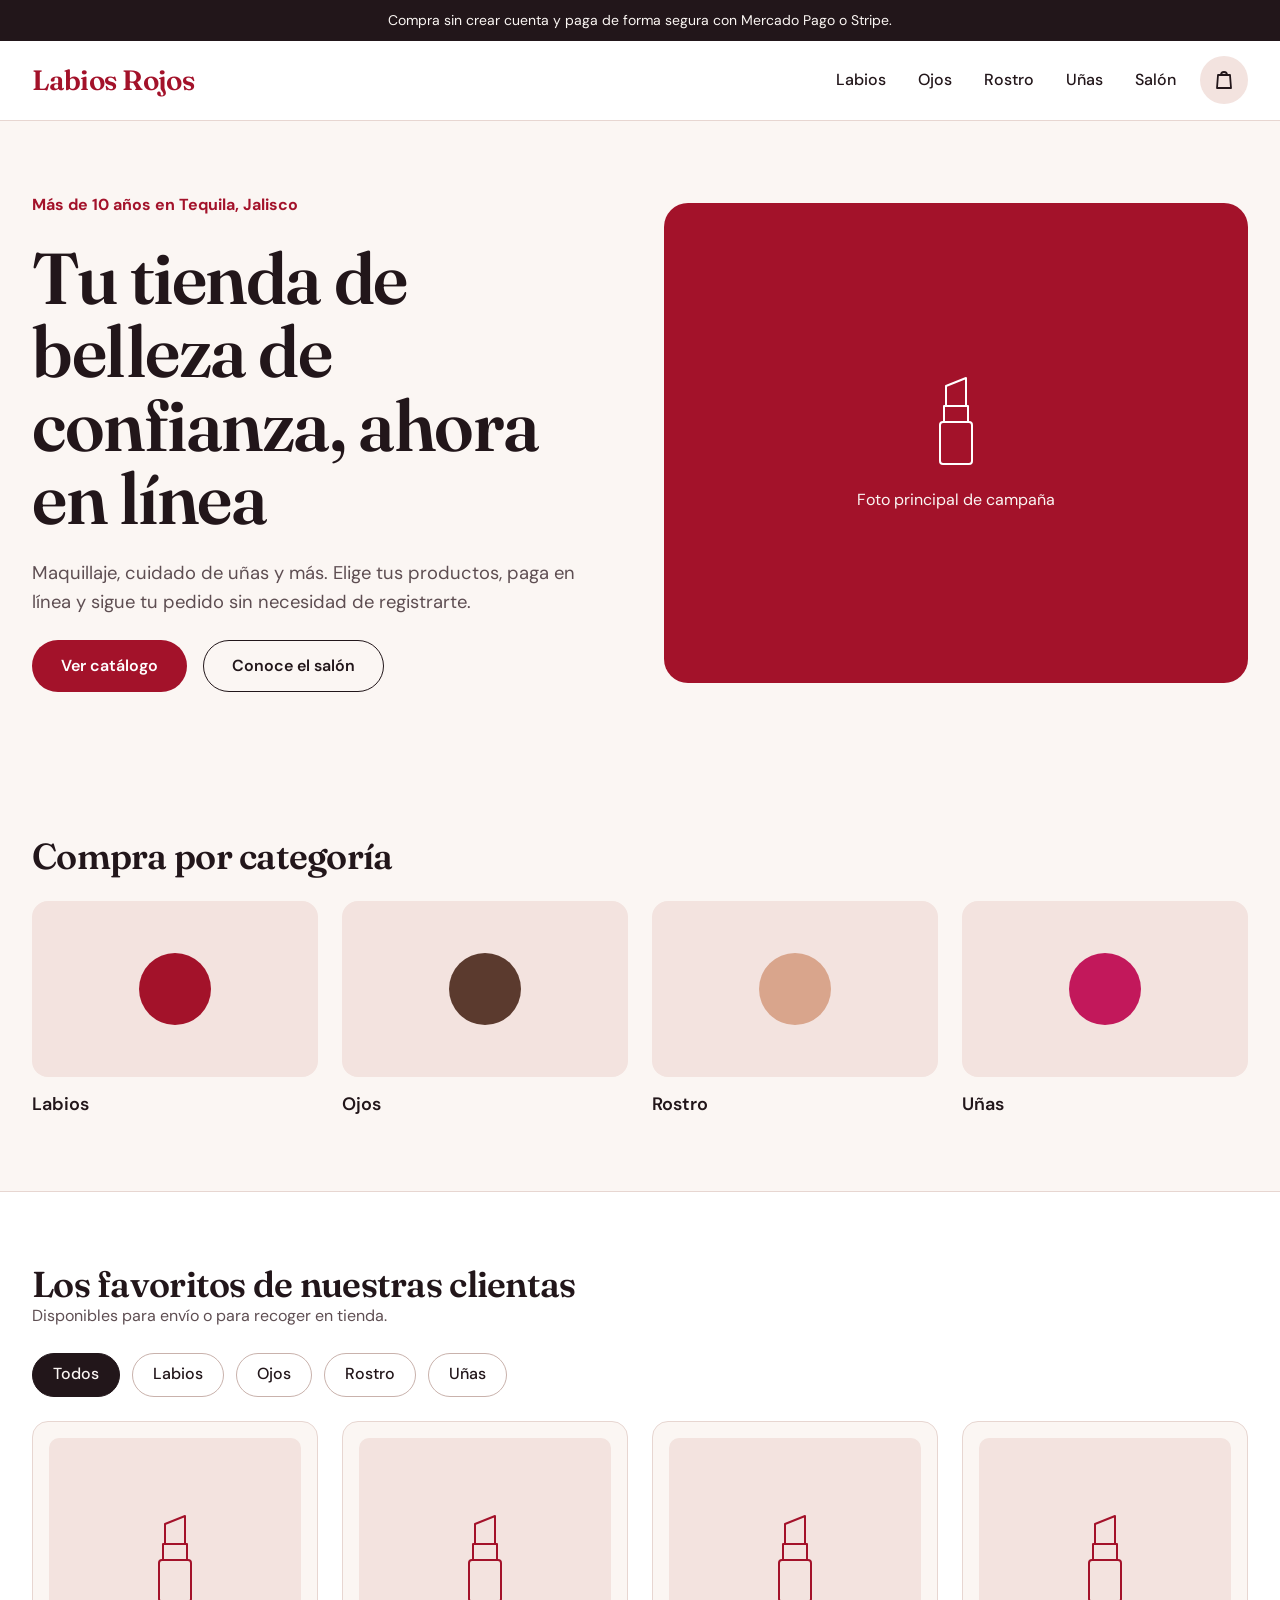
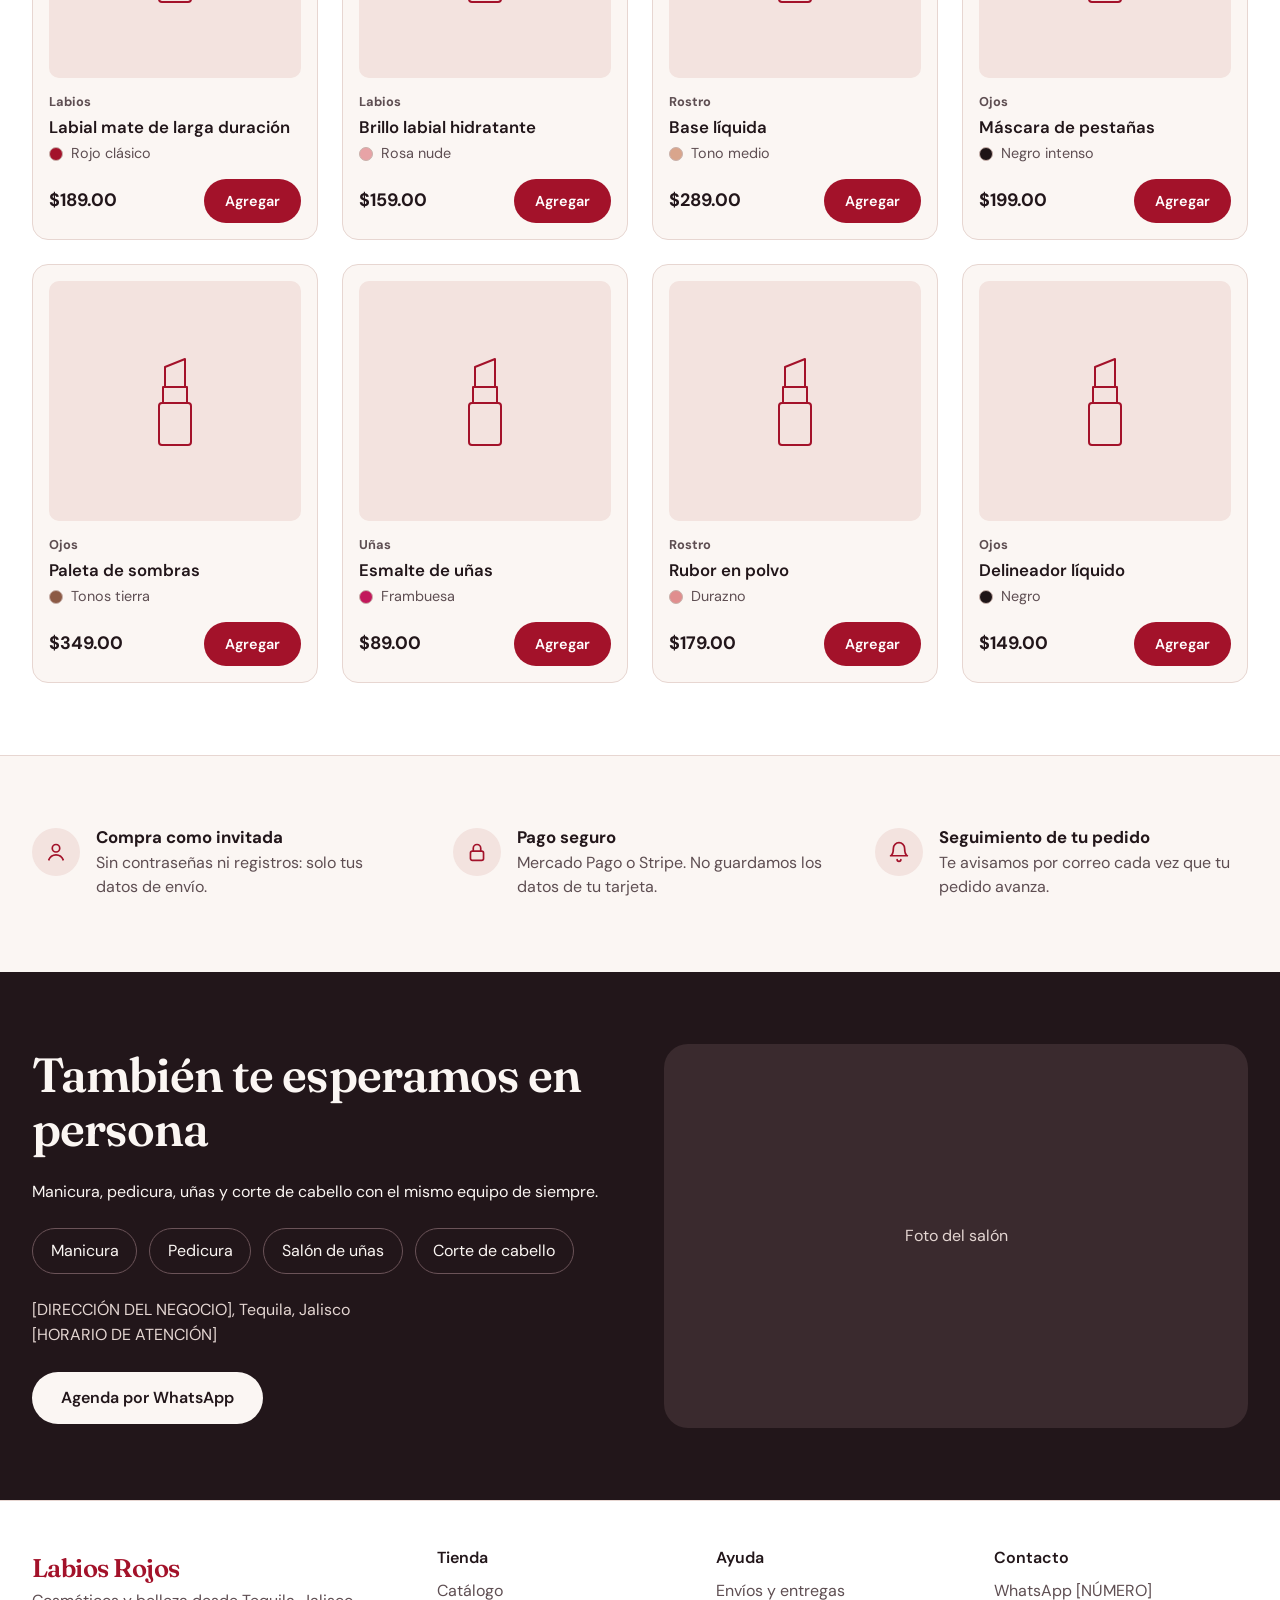
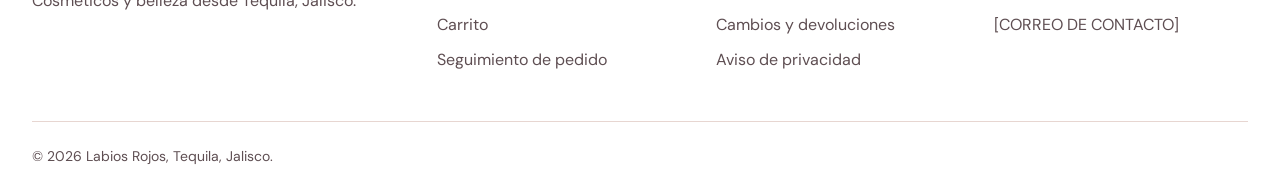
==== index.html @ ffc6cedb "Se agregó el frontend del proyecto" ====
<!DOCTYPE html>
<html lang="es-MX">
<head>
  <meta charset="utf-8">
  <meta name="viewport" content="width=device-width, initial-scale=1">
  <title>Labios Rojos | Cosméticos y belleza en Tequila, Jalisco</title>
  <meta name="description" content="Tienda en línea de Labios Rojos: maquillaje, cuidado de uñas y belleza desde Tequila, Jalisco. Compra sin crear cuenta y paga en línea de forma segura.">

  <link rel="preconnect" href="https://fonts.googleapis.com">
  <link rel="preconnect" href="https://fonts.gstatic.com" crossorigin>
  <link rel="stylesheet" href="https://fonts.googleapis.com/css2?family=Fraunces:opsz,wght@9..144,600&family=DM+Sans:wght@400;500;600;700&display=swap">
  <link rel="stylesheet" href="estilos/estilos.css">

  <script src="scripts/catalogo.js" defer></script>
  <script src="scripts/tienda.js" defer></script>
  <script src="scripts/inicio.js" defer></script>
</head>
<body>

  <p class="barra-anuncio">Compra sin crear cuenta y paga de forma segura con Mercado Pago o Stripe.</p>

  <header class="encabezado-sitio">
    <button class="boton-menu" type="button" aria-expanded="false" aria-controls="navegacion-principal" aria-label="Abrir menú">
      <svg width="24" height="24" viewBox="0 0 24 24" fill="none" stroke="currentColor" stroke-width="1.8" stroke-linecap="round" aria-hidden="true">
        <path d="M4 7h16M4 12h16M4 17h16"/>
      </svg>
    </button>

    <a class="logotipo" href="index.html">Labios Rojos</a>

    <nav id="navegacion-principal" class="navegacion-principal" aria-label="Categorías">
      <ul>
        <li><a href="index.html?categoria=Labios#catalogo">Labios</a></li>
        <li><a href="index.html?categoria=Ojos#catalogo">Ojos</a></li>
        <li><a href="index.html?categoria=Rostro#catalogo">Rostro</a></li>
        <li><a href="index.html?categoria=Uñas#catalogo">Uñas</a></li>
        <li><a href="index.html#salon">Salón</a></li>
      </ul>
    </nav>

    <a class="enlace-carrito" href="carrito.html" aria-label="Ver carrito" data-enlace-carrito>
      <svg width="24" height="24" viewBox="0 0 24 24" fill="none" stroke="currentColor" stroke-width="1.8" stroke-linecap="round" stroke-linejoin="round" aria-hidden="true">
        <path d="M6 7h12l1 13H5L6 7z"/>
        <path d="M9 7a3 3 0 0 1 6 0"/>
      </svg>
      <span class="contador-carrito" data-contador-carrito hidden>0</span>
    </a>
  </header>

  <main>

    <section class="portada" aria-labelledby="titulo-portada">
      <header class="portada-texto">
        <p class="lema-portada">Más de 10 años en Tequila, Jalisco</p>
        <h1 id="titulo-portada" class="titulo-portada">Tu tienda de belleza de confianza, ahora en línea</h1>
        <p class="descripcion-portada">
          Maquillaje, cuidado de uñas y más. Elige tus productos, paga en línea
          y sigue tu pedido sin necesidad de registrarte.
        </p>
        <p class="acciones">
          <a class="boton boton-principal" href="#catalogo">Ver catálogo</a>
          <a class="boton boton-secundario" href="#salon">Conoce el salón</a>
        </p>
      </header>

      <figure class="imagen-portada">
        <img src="imagenes/producto.svg" alt="" width="64" height="96">
        <figcaption>Foto principal de campaña</figcaption>
      </figure>
    </section>

    <section class="seccion" aria-labelledby="titulo-categorias">
      <header class="encabezado-seccion">
        <h2 id="titulo-categorias">Compra por categoría</h2>
      </header>
      <ul id="lista-categorias" class="lista-categorias">
        <!-- Las categorías se crean desde scripts/inicio.js -->
      </ul>
    </section>

    <section id="catalogo" class="seccion seccion-blanca" aria-labelledby="titulo-catalogo">
      <header class="encabezado-seccion">
        <hgroup>
          <h2 id="titulo-catalogo">Los favoritos de nuestras clientas</h2>
          <p class="texto-suave">Disponibles para envío o para recoger en tienda.</p>
        </hgroup>
      </header>

      <ul id="filtros-categoria" class="filtros" aria-label="Filtrar productos por categoría">
        <!-- Los filtros se crean desde scripts/inicio.js -->
      </ul>

      <ul id="rejilla-productos" class="rejilla-productos" aria-live="polite">
        <!-- Las tarjetas de producto se crean desde scripts/inicio.js -->
      </ul>

      <p id="mensaje-sin-productos" class="texto-suave" hidden>
        Por ahora no hay productos en esta categoría. Prueba con otra o mira todo el catálogo.
      </p>
    </section>

    <section class="seccion" aria-label="Ventajas de comprar en línea">
      <ul class="lista-beneficios">
        <li class="beneficio">
          <svg viewBox="0 0 24 24" fill="none" stroke="currentColor" stroke-width="1.8" stroke-linecap="round" stroke-linejoin="round" aria-hidden="true">
            <circle cx="12" cy="8" r="4"/>
            <path d="M4 21c1.5-4 4.5-6 8-6s6.5 2 8 6"/>
          </svg>
          <h3>Compra como invitada</h3>
          <p class="texto-suave">Sin contraseñas ni registros: solo tus datos de envío.</p>
        </li>
        <li class="beneficio">
          <svg viewBox="0 0 24 24" fill="none" stroke="currentColor" stroke-width="1.8" stroke-linecap="round" stroke-linejoin="round" aria-hidden="true">
            <rect x="5" y="11" width="14" height="10" rx="2"/>
            <path d="M8 11V8a4 4 0 0 1 8 0v3"/>
          </svg>
          <h3>Pago seguro</h3>
          <p class="texto-suave">Mercado Pago o Stripe. No guardamos los datos de tu tarjeta.</p>
        </li>
        <li class="beneficio">
          <svg viewBox="0 0 24 24" fill="none" stroke="currentColor" stroke-width="1.8" stroke-linecap="round" stroke-linejoin="round" aria-hidden="true">
            <path d="M6 8a6 6 0 0 1 12 0c0 7 3 8 3 8H3s3-1 3-8"/>
            <path d="M10 20a2 2 0 0 0 4 0"/>
          </svg>
          <h3>Seguimiento de tu pedido</h3>
          <p class="texto-suave">Te avisamos por correo cada vez que tu pedido avanza.</p>
        </li>
      </ul>
    </section>

    <section id="salon" class="seccion-salon" aria-labelledby="titulo-salon">
      <header>
        <h2 id="titulo-salon">También te esperamos en persona</h2>
        <p>Manicura, pedicura, uñas y corte de cabello con el mismo equipo de siempre.</p>
        <ul class="lista-servicios" aria-label="Servicios del salón">
          <li>Manicura</li>
          <li>Pedicura</li>
          <li>Salón de uñas</li>
          <li>Corte de cabello</li>
        </ul>
        <address class="datos-salon">
          [DIRECCIÓN DEL NEGOCIO], Tequila, Jalisco<br>
          [HORARIO DE ATENCIÓN]
        </address>
        <p>
          <a class="boton boton-claro" href="https://wa.me/[NUMERO_DE_WHATSAPP]" target="_blank" rel="noopener">Agenda por WhatsApp</a>
        </p>
      </header>

      <figure class="imagen-salon">
        <figcaption>Foto del salón</figcaption>
      </figure>
    </section>

  </main>

  <footer class="pie-sitio">
    <section>
      <a class="logotipo" href="index.html">Labios Rojos</a>
      <p class="texto-suave">Cosméticos y belleza desde Tequila, Jalisco.</p>
    </section>
    <nav aria-labelledby="titulo-pie-tienda">
      <h2 id="titulo-pie-tienda">Tienda</h2>
      <ul>
        <li><a href="index.html#catalogo">Catálogo</a></li>
        <li><a href="carrito.html">Carrito</a></li>
        <li><a href="confirmacion.html">Seguimiento de pedido</a></li>
      </ul>
    </nav>
    <nav aria-labelledby="titulo-pie-ayuda">
      <h2 id="titulo-pie-ayuda">Ayuda</h2>
      <ul>
        <li><a href="#">Envíos y entregas</a></li>
        <li><a href="#">Cambios y devoluciones</a></li>
        <li><a href="#">Aviso de privacidad</a></li>
      </ul>
    </nav>
    <section>
      <h2>Contacto</h2>
      <ul class="texto-suave">
        <li>WhatsApp [NÚMERO]</li>
        <li>[CORREO DE CONTACTO]</li>
      </ul>
    </section>
    <p class="derechos">© 2026 Labios Rojos, Tequila, Jalisco.</p>
  </footer>

  <p id="aviso" class="aviso" role="status" aria-live="polite"></p>

</body>
</html>
---- estilos/estilos.css ----
/*
 * Hoja de estilos de la tienda Labios Rojos.
 *
 * Índice
 *  1. Variables de diseño
 *  2. Base
 *  3. Botones y enlaces
 *  4. Barra de anuncio y encabezado
 *  5. Secciones generales
 *  6. Página de inicio
 *  7. Tarjetas de producto
 *  8. Detalle de producto
 *  9. Carrito
 * 10. Formulario de pago
 * 11. Confirmación del pedido
 * 12. Pie de página
 * 13. Aviso emergente
 * 14. Adaptación a tabletas y celulares
 */


/* ===== 1. Variables de diseño ===== */

:root {
  --color-principal: #A3122A;
  --color-principal-oscuro: #7A0D1F;
  --color-tinta: #22161A;
  --color-texto-suave: #5E4E52;
  --color-fondo: #FBF6F3;
  --color-superficie: #FFFFFF;
  --color-rubor: #F3E3DF;
  --color-borde: #E7D6D1;
  --color-borde-campo: #C9B2AC;
  --color-rosa-claro: #F2B8C2;
  --color-exito: #1E6B3A;

  --fuente-titulos: 'Fraunces', Georgia, 'Times New Roman', serif;
  --fuente-texto: 'DM Sans', system-ui, -apple-system, 'Segoe UI', sans-serif;

  --espacio-pequeno: 0.75rem;
  --espacio-mediano: 1.5rem;
  --espacio-grande: 3rem;
  --espacio-muy-grande: 4.5rem;

  --margen-lateral: max(1.25rem, calc((100% - 76rem) / 2));

  --redondeo-pequeno: 0.625rem;
  --redondeo-mediano: 1rem;
  --redondeo-grande: 1.5rem;
  --redondeo-completo: 999px;
}


/* ===== 2. Base ===== */

*,
*::before,
*::after {
  box-sizing: border-box;
}

body {
  margin: 0;
  font-family: var(--fuente-texto);
  font-size: 1rem;
  line-height: 1.55;
  color: var(--color-tinta);
  background: var(--color-fondo);
}

h1,
h2,
h3 {
  margin: 0;
  line-height: 1.12;
}

h1,
h2 {
  font-family: var(--fuente-titulos);
  font-weight: 600;
  letter-spacing: -0.02em;
}

p,
ul,
ol,
dl,
dd,
figure {
  margin: 0;
}

ul {
  padding: 0;
  list-style: none;
}

img {
  display: block;
  max-width: 100%;
}

/* Asegura que el atributo hidden oculte el elemento aunque tenga otro display. */
[hidden] {
  display: none !important;
}

:focus-visible {
  outline: 3px solid var(--color-principal);
  outline-offset: 3px;
}

.texto-suave {
  color: var(--color-texto-suave);
}

.solo-lectores-de-pantalla {
  position: absolute;
  width: 1px;
  height: 1px;
  overflow: hidden;
  clip: rect(0 0 0 0);
  white-space: nowrap;
}

@media (prefers-reduced-motion: reduce) {
  * {
    transition: none !important;
    animation: none !important;
  }
}


/* ===== 3. Botones y enlaces ===== */

a {
  color: var(--color-principal);
}

a:hover {
  color: var(--color-principal-oscuro);
}

.boton {
  display: inline-flex;
  align-items: center;
  justify-content: center;
  min-height: 3.25rem;
  padding: 0 1.75rem;
  border: 1.5px solid transparent;
  border-radius: var(--redondeo-completo);
  font: inherit;
  font-weight: 600;
  text-decoration: none;
  cursor: pointer;
  transition: background-color 0.2s ease;
}

.boton-principal {
  background: var(--color-principal);
  color: var(--color-superficie);
}

.boton-principal:hover {
  background: var(--color-principal-oscuro);
  color: var(--color-superficie);
}

.boton-secundario {
  background: transparent;
  border-color: var(--color-tinta);
  color: var(--color-tinta);
}

.boton-secundario:hover {
  background: var(--color-rubor);
  color: var(--color-tinta);
}

.boton-claro {
  background: var(--color-fondo);
  color: var(--color-tinta);
}

.boton-claro:hover {
  background: var(--color-rubor);
  color: var(--color-tinta);
}

.boton-pequeno {
  min-height: 2.75rem;
  padding: 0 1.25rem;
  font-size: 0.9rem;
}

.boton-ancho {
  width: 100%;
}

.boton-de-texto {
  padding: 0.5rem 0;
  border: 0;
  background: none;
  font: inherit;
  font-size: 0.9rem;
  font-weight: 600;
  color: var(--color-principal);
  text-decoration: underline;
  cursor: pointer;
}

.control-cantidad {
  display: inline-flex;
  align-items: center;
  border: 1px solid var(--color-borde-campo);
  border-radius: var(--redondeo-completo);
  background: var(--color-superficie);
}

.control-cantidad button {
  width: 3rem;
  height: 3rem;
  border: 0;
  background: none;
  font-size: 1.3rem;
  color: var(--color-tinta);
  cursor: pointer;
}

.control-cantidad output,
.control-cantidad input {
  width: 2.5rem;
  border: 0;
  background: none;
  font: inherit;
  font-weight: 600;
  text-align: center;
}


/* ===== 4. Barra de anuncio y encabezado ===== */

.barra-anuncio {
  padding: 0.6rem var(--margen-lateral);
  background: var(--color-tinta);
  color: var(--color-fondo);
  font-size: 0.875rem;
  text-align: center;
}

.encabezado-sitio {
  position: sticky;
  top: 0;
  z-index: 10;
  display: flex;
  align-items: center;
  gap: var(--espacio-mediano);
  min-height: 5rem;
  padding: 0 var(--margen-lateral);
  background: var(--color-superficie);
  border-bottom: 1px solid var(--color-borde);
}

.logotipo {
  margin-right: auto;
  font-family: var(--fuente-titulos);
  font-size: 1.75rem;
  font-weight: 600;
  letter-spacing: -0.02em;
  color: var(--color-principal);
  text-decoration: none;
}

.navegacion-principal ul {
  display: flex;
  gap: 2rem;
}

.navegacion-principal a {
  font-weight: 500;
  color: var(--color-tinta);
  text-decoration: none;
}

.navegacion-principal a:hover,
.navegacion-principal a[aria-current='page'] {
  color: var(--color-principal);
}

.boton-menu {
  display: none;
  width: 2.75rem;
  height: 2.75rem;
  align-items: center;
  justify-content: center;
  border: 0;
  background: none;
  color: var(--color-tinta);
  cursor: pointer;
}

.enlace-carrito {
  position: relative;
  display: flex;
  align-items: center;
  justify-content: center;
  width: 3rem;
  height: 3rem;
  border-radius: var(--redondeo-completo);
  background: var(--color-rubor);
  color: var(--color-tinta);
}

.contador-carrito {
  position: absolute;
  top: -0.2rem;
  right: -0.2rem;
  min-width: 1.25rem;
  height: 1.25rem;
  padding: 0 0.3rem;
  border-radius: var(--redondeo-completo);
  background: var(--color-principal);
  color: var(--color-superficie);
  font-size: 0.75rem;
  font-weight: 700;
  line-height: 1.25rem;
  text-align: center;
}

.contador-carrito[hidden] {
  display: none;
}

/* Encabezado reducido que se usa en la página de pago */
.encabezado-pago .indicador-pago-seguro {
  display: flex;
  align-items: center;
  gap: 0.5rem;
  font-weight: 600;
  color: var(--color-exito);
}


/* ===== 5. Secciones generales ===== */

.seccion {
  padding: var(--espacio-muy-grande) var(--margen-lateral);
}

.seccion-blanca {
  background: var(--color-superficie);
  border-block: 1px solid var(--color-borde);
}

.encabezado-seccion {
  display: flex;
  flex-wrap: wrap;
  align-items: flex-end;
  justify-content: space-between;
  gap: var(--espacio-pequeno);
  margin-bottom: var(--espacio-mediano);
}

.encabezado-seccion h2,
.titulo-seccion {
  font-size: clamp(1.75rem, 3vw, 2.25rem);
}

.titulo-pagina {
  font-size: clamp(2.25rem, 5vw, 3rem);
}

.ruta-de-navegacion {
  padding: 1.75rem var(--margen-lateral) 0;
}

.ruta-de-navegacion ol {
  display: flex;
  flex-wrap: wrap;
  gap: 0.5rem;
  padding: 0;
  list-style: none;
  font-size: 0.9rem;
  color: var(--color-texto-suave);
}

.ruta-de-navegacion li + li::before {
  content: '/';
  margin-right: 0.5rem;
}

.ruta-de-navegacion a {
  color: var(--color-texto-suave);
}

.ruta-de-navegacion [aria-current='page'] {
  font-weight: 600;
  color: var(--color-tinta);
}

.mensaje-vacio {
  display: grid;
  justify-items: start;
  gap: var(--espacio-mediano);
  padding: var(--espacio-grande);
  border-radius: var(--redondeo-grande);
  background: var(--color-superficie);
  border: 1px solid var(--color-borde);
}


/* ===== 6. Página de inicio ===== */

.portada {
  display: grid;
  grid-template-columns: repeat(2, minmax(0, 1fr));
  align-items: center;
  gap: var(--espacio-grande);
  padding: var(--espacio-muy-grande) var(--margen-lateral);
}

.portada-texto {
  display: grid;
  gap: var(--espacio-mediano);
}

.lema-portada {
  font-weight: 700;
  color: var(--color-principal);
}

.titulo-portada {
  font-size: clamp(2.5rem, 6vw, 4.5rem);
  line-height: 1.02;
}

.descripcion-portada {
  max-width: 34rem;
  font-size: 1.15rem;
  color: var(--color-texto-suave);
}

.acciones {
  display: flex;
  flex-wrap: wrap;
  gap: 1rem;
}

.imagen-portada {
  display: grid;
  place-items: center;
  align-content: center;
  gap: 1.25rem;
  min-height: 30rem;
  border-radius: var(--redondeo-grande);
  background: var(--color-principal);
  color: var(--color-fondo);
}

.imagen-portada img {
  width: 7.5rem;
  filter: brightness(0) invert(1);
}

.lista-categorias {
  display: grid;
  grid-template-columns: repeat(4, minmax(0, 1fr));
  gap: var(--espacio-mediano);
}

.tarjeta-categoria {
  display: grid;
  gap: 0.875rem;
  color: var(--color-tinta);
  text-decoration: none;
}

.tarjeta-categoria:hover {
  color: var(--color-principal);
}

.muestra-categoria {
  display: grid;
  place-items: center;
  height: 11rem;
  border-radius: var(--redondeo-mediano);
  background: var(--color-rubor);
}

.muestra-categoria::after {
  content: '';
  width: 4.5rem;
  height: 4.5rem;
  border-radius: 50%;
  background: var(--color-muestra);
}

.nombre-categoria {
  font-size: 1.125rem;
  font-weight: 600;
}

.filtros {
  display: flex;
  flex-wrap: wrap;
  gap: 0.75rem;
  margin-bottom: var(--espacio-mediano);
}

.boton-filtro {
  min-height: 2.75rem;
  padding: 0 1.25rem;
  border: 1px solid var(--color-borde-campo);
  border-radius: var(--redondeo-completo);
  background: var(--color-superficie);
  font: inherit;
  font-weight: 500;
  color: var(--color-tinta);
  cursor: pointer;
}

.boton-filtro[aria-pressed='true'] {
  border-color: var(--color-tinta);
  background: var(--color-tinta);
  color: var(--color-fondo);
}

.lista-beneficios {
  display: grid;
  grid-template-columns: repeat(3, minmax(0, 1fr));
  gap: var(--espacio-grande);
}

.beneficio {
  display: grid;
  grid-template-columns: auto 1fr;
  gap: 0.25rem 1rem;
}

.beneficio svg {
  grid-row: span 2;
  width: 3rem;
  height: 3rem;
  padding: 0.8rem;
  border-radius: 50%;
  background: var(--color-rubor);
  color: var(--color-principal);
}

.beneficio h3 {
  font-size: 1.05rem;
}

.seccion-salon {
  display: grid;
  grid-template-columns: repeat(2, minmax(0, 1fr));
  align-items: center;
  gap: var(--espacio-grande);
  padding: var(--espacio-muy-grande) var(--margen-lateral);
  background: var(--color-tinta);
  color: var(--color-fondo);
}

.seccion-salon > header {
  display: grid;
  gap: var(--espacio-mediano);
}

.seccion-salon h2 {
  font-size: clamp(2rem, 4vw, 3rem);
}

.lista-servicios {
  display: flex;
  flex-wrap: wrap;
  gap: 0.75rem;
}

.lista-servicios li {
  padding: 0.6rem 1.1rem;
  border: 1px solid #6B5358;
  border-radius: var(--redondeo-completo);
}

.datos-salon {
  font-style: normal;
  color: #E4D6D2;
}

.imagen-salon {
  display: grid;
  place-items: center;
  min-height: 24rem;
  border-radius: var(--redondeo-grande);
  background: #3A2A2E;
  color: #E4D6D2;
}


/* ===== 7. Tarjetas de producto ===== */

.rejilla-productos {
  display: grid;
  grid-template-columns: repeat(4, minmax(0, 1fr));
  gap: var(--espacio-mediano);
}

.tarjeta-producto {
  display: flex;
  flex-direction: column;
  gap: 0.375rem;
  height: 100%;
  padding: 1rem;
  border: 1px solid var(--color-borde);
  border-radius: var(--redondeo-mediano);
  background: var(--color-fondo);
}

.imagen-producto {
  display: grid;
  place-items: center;
  height: 15rem;
  margin-bottom: 0.5rem;
  border-radius: var(--redondeo-pequeno);
  background: var(--color-rubor);
}

.categoria-producto {
  font-size: 0.8rem;
  font-weight: 700;
  color: var(--color-texto-suave);
}

.nombre-producto {
  font-size: 1.05rem;
  font-weight: 600;
}

.nombre-producto a {
  color: var(--color-tinta);
  text-decoration: none;
}

.nombre-producto a:hover {
  color: var(--color-principal);
}

.tono-producto {
  display: flex;
  align-items: center;
  gap: 0.5rem;
  font-size: 0.9rem;
  color: var(--color-texto-suave);
}

.muestra-tono {
  width: 0.875rem;
  height: 0.875rem;
  border: 1px solid var(--color-borde-campo);
  border-radius: 50%;
  background: var(--color-tono);
}

.pie-tarjeta {
  display: flex;
  align-items: center;
  justify-content: space-between;
  gap: 0.5rem;
  margin-top: auto;
  padding-top: 0.5rem;
}

.precio-producto {
  font-size: 1.125rem;
  font-weight: 700;
}


/* ===== 8. Detalle de producto ===== */

.detalle-producto {
  display: grid;
  grid-template-columns: repeat(2, minmax(0, 1fr));
  gap: var(--espacio-grande);
  padding: var(--espacio-mediano) var(--margen-lateral) var(--espacio-muy-grande);
}

.galeria-producto {
  display: grid;
  place-items: center;
  align-content: center;
  gap: 1rem;
  min-height: 34rem;
  border-radius: var(--redondeo-grande);
  background: var(--color-rubor);
  color: var(--color-texto-suave);
}

.galeria-producto img {
  width: 7.5rem;
}

.informacion-producto {
  display: grid;
  align-content: start;
  gap: var(--espacio-mediano);
}

.informacion-producto .categoria-producto {
  color: var(--color-principal);
}

.informacion-producto .tono-producto {
  font-size: 1rem;
}

.informacion-producto .muestra-tono {
  width: 1.125rem;
  height: 1.125rem;
}

.precio-y-existencias {
  display: flex;
  flex-wrap: wrap;
  align-items: baseline;
  gap: 1rem;
}

.precio-destacado {
  font-size: 2.25rem;
  font-weight: 700;
}

.existencias {
  font-weight: 600;
  color: var(--color-exito);
}

.formulario-compra {
  display: grid;
  gap: 1rem;
}

.formulario-compra fieldset {
  display: flex;
  flex-wrap: wrap;
  align-items: center;
  gap: 1rem;
  margin: 0;
  padding: 0;
  border: 0;
}

.formulario-compra legend {
  margin-bottom: 0.75rem;
  font-weight: 600;
}

.formulario-compra .boton-principal {
  flex: 1;
}

.lista-ventajas {
  display: grid;
  gap: 0.75rem;
  padding: 1.25rem 1.5rem;
  border: 1px solid var(--color-borde);
  border-radius: var(--redondeo-mediano);
  background: var(--color-superficie);
}

.lista-ventajas li {
  display: flex;
  align-items: center;
  gap: 0.75rem;
}

.lista-ventajas svg {
  flex-shrink: 0;
  color: var(--color-principal);
}

.descripcion-producto {
  display: grid;
  gap: 0.75rem;
  padding-top: var(--espacio-mediano);
  border-top: 1px solid var(--color-borde);
}

.descripcion-producto h2 {
  font-family: var(--fuente-texto);
  font-size: 1.125rem;
  letter-spacing: 0;
}

.ficha-tecnica {
  display: grid;
  grid-template-columns: 10rem 1fr;
  row-gap: 0.6rem;
}

.ficha-tecnica dt {
  font-weight: 600;
}

.ficha-tecnica dd {
  color: var(--color-texto-suave);
}


/* ===== 9. Carrito ===== */

.pagina-carrito {
  padding: var(--espacio-grande) var(--margen-lateral) var(--espacio-muy-grande);
}

.pagina-carrito > header {
  display: flex;
  flex-wrap: wrap;
  align-items: baseline;
  justify-content: space-between;
  gap: 1rem;
  margin-bottom: var(--espacio-mediano);
}

.contenido-carrito {
  display: grid;
  grid-template-columns: minmax(0, 2fr) minmax(0, 1fr);
  align-items: start;
  gap: var(--espacio-grande);
}

.lista-carrito {
  border: 1px solid var(--color-borde);
  border-radius: var(--redondeo-grande);
  background: var(--color-superficie);
}

.articulo-carrito {
  display: grid;
  grid-template-columns: 7rem minmax(0, 1fr) auto auto;
  grid-template-areas:
    'imagen datos cantidad precio'
    'imagen eliminar cantidad precio';
  align-items: center;
  column-gap: var(--espacio-mediano);
  padding: var(--espacio-mediano);
}

.articulo-carrito + .articulo-carrito {
  border-top: 1px solid var(--color-borde);
}

.imagen-articulo {
  grid-area: imagen;
  width: 7rem;
  height: 7rem;
  padding: 1.5rem;
  border-radius: var(--redondeo-pequeno);
  background: var(--color-rubor);
  object-fit: contain;
}

.datos-articulo {
  grid-area: datos;
  align-self: end;
}

.datos-articulo h2 {
  font-family: var(--fuente-texto);
  font-size: 1.1rem;
  letter-spacing: 0;
}

.datos-articulo h2 a {
  color: var(--color-tinta);
  text-decoration: none;
}

.articulo-carrito .boton-de-texto {
  grid-area: eliminar;
  justify-self: start;
  align-self: start;
}

.articulo-carrito .control-cantidad {
  grid-area: cantidad;
}

.precio-articulo {
  grid-area: precio;
  min-width: 6.5rem;
  font-size: 1.1rem;
  font-weight: 700;
  text-align: right;
}

.resumen-pedido {
  display: grid;
  gap: 1.25rem;
  padding: 2rem;
  border: 1px solid var(--color-borde);
  border-radius: var(--redondeo-grande);
  background: var(--color-superficie);
}

.resumen-pedido h2 {
  font-family: var(--fuente-texto);
  font-size: 1.35rem;
  letter-spacing: 0;
}

.desglose {
  display: grid;
  grid-template-columns: 1fr auto;
  gap: 0.75rem 0;
}

.desglose dt {
  color: var(--color-texto-suave);
}

.desglose dd {
  padding-left: 1rem;
  font-weight: 600;
  text-align: right;
}

.desglose .total {
  padding-top: 1.25rem;
  border-top: 1px solid var(--color-borde);
  font-size: 1.15rem;
  font-weight: 700;
  color: var(--color-tinta);
}

.desglose dd.total {
  font-size: 1.6rem;
}

.nota-resumen {
  font-size: 0.9rem;
  text-align: center;
  color: var(--color-texto-suave);
}


/* ===== 10. Formulario de pago ===== */

.pagina-pago {
  display: grid;
  grid-template-columns: minmax(0, 3fr) minmax(0, 2fr);
  align-items: start;
  gap: var(--espacio-grande);
  padding: var(--espacio-grande) var(--margen-lateral) var(--espacio-muy-grande);
}

.formulario-pago {
  display: grid;
  gap: var(--espacio-mediano);
}

.formulario-pago > header {
  display: grid;
  gap: 0.6rem;
}

.formulario-pago fieldset {
  display: grid;
  grid-template-columns: repeat(2, minmax(0, 1fr));
  gap: 1.25rem 1rem;
  margin: 0;
  padding: 1.75rem;
  border: 1px solid var(--color-borde);
  border-radius: var(--redondeo-grande);
  background: var(--color-superficie);
}

.formulario-pago fieldset[hidden] {
  display: none;
}

.formulario-pago legend {
  float: left;
  grid-column: 1 / -1;
  width: 100%;
  font-size: 1.25rem;
  font-weight: 700;
}

.campo {
  display: grid;
  gap: 0.4rem;
  font-size: 0.9rem;
  font-weight: 600;
}

.campo-completo {
  grid-column: 1 / -1;
}

.campo input,
.campo select {
  min-height: 3rem;
  padding: 0 0.875rem;
  border: 1px solid var(--color-borde-campo);
  border-radius: var(--redondeo-pequeno);
  background: var(--color-superficie);
  font: inherit;
  font-size: 1rem;
  font-weight: 400;
  color: var(--color-tinta);
}

.campo input:user-invalid {
  border-color: var(--color-principal);
}

.casilla {
  grid-column: 1 / -1;
  display: flex;
  align-items: center;
  gap: 0.75rem;
}

.casilla input,
.opcion input {
  width: 1.25rem;
  height: 1.25rem;
  accent-color: var(--color-principal);
}

.opcion {
  grid-column: 1 / -1;
  display: flex;
  align-items: center;
  gap: 0.875rem;
  padding: 1rem 1.25rem;
  border: 1px solid var(--color-borde-campo);
  border-radius: var(--redondeo-mediano);
  font-weight: 600;
  cursor: pointer;
}

.opcion:has(input:checked) {
  border: 2px solid var(--color-principal);
}

.detalle-opcion {
  margin-left: auto;
  font-size: 0.9rem;
  font-weight: 400;
  color: var(--color-texto-suave);
}

.nota-campo {
  grid-column: 1 / -1;
  font-size: 0.9rem;
  color: var(--color-texto-suave);
}

.lista-resumen {
  display: grid;
  gap: 1rem;
}

.articulo-resumen {
  display: grid;
  grid-template-columns: 4rem 1fr auto;
  align-items: center;
  gap: 1rem;
}

.articulo-resumen img {
  width: 4rem;
  height: 4rem;
  padding: 0.75rem;
  border-radius: var(--redondeo-pequeno);
  background: var(--color-rubor);
}

.articulo-resumen p:last-child {
  font-weight: 600;
}


/* ===== 11. Confirmación del pedido ===== */

.pagina-confirmacion {
  display: grid;
  justify-items: center;
  padding: var(--espacio-grande) var(--margen-lateral) var(--espacio-muy-grande);
}

.tarjeta-confirmacion {
  display: grid;
  gap: var(--espacio-mediano);
  width: min(100%, 48rem);
  padding: var(--espacio-grande);
  border: 1px solid var(--color-borde);
  border-radius: var(--redondeo-grande);
  background: var(--color-superficie);
}

.tarjeta-confirmacion > header {
  display: grid;
  justify-items: center;
  gap: 1rem;
  text-align: center;
}

.icono-confirmacion {
  display: grid;
  place-items: center;
  width: 4.5rem;
  height: 4.5rem;
  border-radius: 50%;
  background: var(--color-principal);
  color: var(--color-superficie);
}

.seguimiento {
  display: grid;
  gap: 1.25rem;
  margin-top: 1.25rem;
  padding: 0;
  list-style: none;
}

.paso-seguimiento {
  display: grid;
  grid-template-columns: 1.75rem 1fr;
  gap: 0.15rem 1rem;
}

.paso-seguimiento::before {
  content: '';
  grid-row: span 2;
  width: 1.75rem;
  height: 1.75rem;
  border: 2px solid var(--color-principal);
  border-radius: 50%;
  background: var(--color-superficie);
}

.paso-completado::before {
  background: var(--color-principal);
}

.paso-seguimiento strong {
  font-weight: 600;
}

.paso-pendiente {
  color: var(--color-texto-suave);
}


/* ===== 12. Pie de página ===== */

.pie-sitio {
  display: grid;
  grid-template-columns: 1.5fr repeat(3, 1fr);
  gap: var(--espacio-grande) var(--espacio-mediano);
  padding: var(--espacio-grande) var(--margen-lateral) var(--espacio-mediano);
  background: var(--color-superficie);
  border-top: 1px solid var(--color-borde);
}

.pie-sitio .logotipo {
  font-size: 1.6rem;
  color: var(--color-principal);
}

.pie-sitio h2 {
  margin-bottom: 0.75rem;
  font-family: var(--fuente-texto);
  font-size: 1rem;
  letter-spacing: 0;
}

.pie-sitio ul {
  display: grid;
  gap: 0.6rem;
}

.pie-sitio a {
  color: var(--color-texto-suave);
  text-decoration: none;
}

.pie-sitio a:hover {
  color: var(--color-principal);
}

.derechos {
  grid-column: 1 / -1;
  padding-top: var(--espacio-mediano);
  border-top: 1px solid var(--color-borde);
  font-size: 0.875rem;
  color: var(--color-texto-suave);
}


/* ===== 13. Aviso emergente ===== */

.aviso {
  position: fixed;
  bottom: 1.5rem;
  left: 50%;
  z-index: 20;
  max-width: calc(100% - 2.5rem);
  padding: 0.9rem 1.5rem;
  border-radius: var(--redondeo-completo);
  background: var(--color-tinta);
  color: var(--color-fondo);
  font-weight: 500;
  opacity: 0;
  pointer-events: none;
  transform: translate(-50%, 1rem);
  transition: opacity 0.25s ease, transform 0.25s ease;
}

.aviso-visible {
  opacity: 1;
  transform: translate(-50%, 0);
}


/* ===== 14. Adaptación a tabletas y celulares ===== */

@media (max-width: 64rem) {
  .rejilla-productos {
    grid-template-columns: repeat(3, minmax(0, 1fr));
  }

  .portada,
  .seccion-salon,
  .detalle-producto,
  .contenido-carrito,
  .pagina-pago {
    grid-template-columns: 1fr;
  }

  .imagen-portada {
    min-height: 20rem;
  }

  .galeria-producto {
    min-height: 22rem;
  }
}

@media (max-width: 48rem) {
  :root {
    --espacio-grande: 2rem;
    --espacio-muy-grande: 3rem;
  }

  .boton-menu {
    display: inline-flex;
    order: -1;
  }

  .logotipo {
    font-size: 1.4rem;
  }

  .navegacion-principal {
    position: absolute;
    top: 100%;
    left: 0;
    right: 0;
    display: none;
    padding: 1rem var(--margen-lateral) 1.5rem;
    background: var(--color-superficie);
    border-bottom: 1px solid var(--color-borde);
  }

  .navegacion-principal.navegacion-abierta {
    display: block;
  }

  .navegacion-principal ul {
    flex-direction: column;
    gap: 0;
  }

  .navegacion-principal a {
    display: block;
    padding: 0.75rem 0;
  }

  .lista-categorias,
  .rejilla-productos {
    grid-template-columns: repeat(2, minmax(0, 1fr));
    gap: 0.875rem;
  }

  .muestra-categoria {
    height: 7rem;
  }

  .imagen-producto {
    height: 9.5rem;
  }

  .tarjeta-producto {
    padding: 0.75rem;
  }

  .pie-tarjeta {
    flex-direction: column;
    align-items: stretch;
  }

  .lista-beneficios {
    grid-template-columns: 1fr;
    gap: var(--espacio-mediano);
  }

  .articulo-carrito {
    grid-template-columns: 5rem minmax(0, 1fr);
    grid-template-areas:
      'imagen datos'
      'imagen precio'
      'cantidad eliminar';
    row-gap: 0.75rem;
  }

  .imagen-articulo {
    width: 5rem;
    height: 5rem;
    padding: 1rem;
  }

  .precio-articulo {
    text-align: left;
  }

  .articulo-carrito .boton-de-texto {
    justify-self: end;
    align-self: center;
  }

  .formulario-pago fieldset {
    grid-template-columns: 1fr;
    padding: 1.25rem;
  }

  .tarjeta-confirmacion {
    padding: var(--espacio-mediano);
  }

  .pie-sitio {
    grid-template-columns: 1fr 1fr;
  }

  .pie-sitio > section:first-child {
    grid-column: 1 / -1;
  }
}
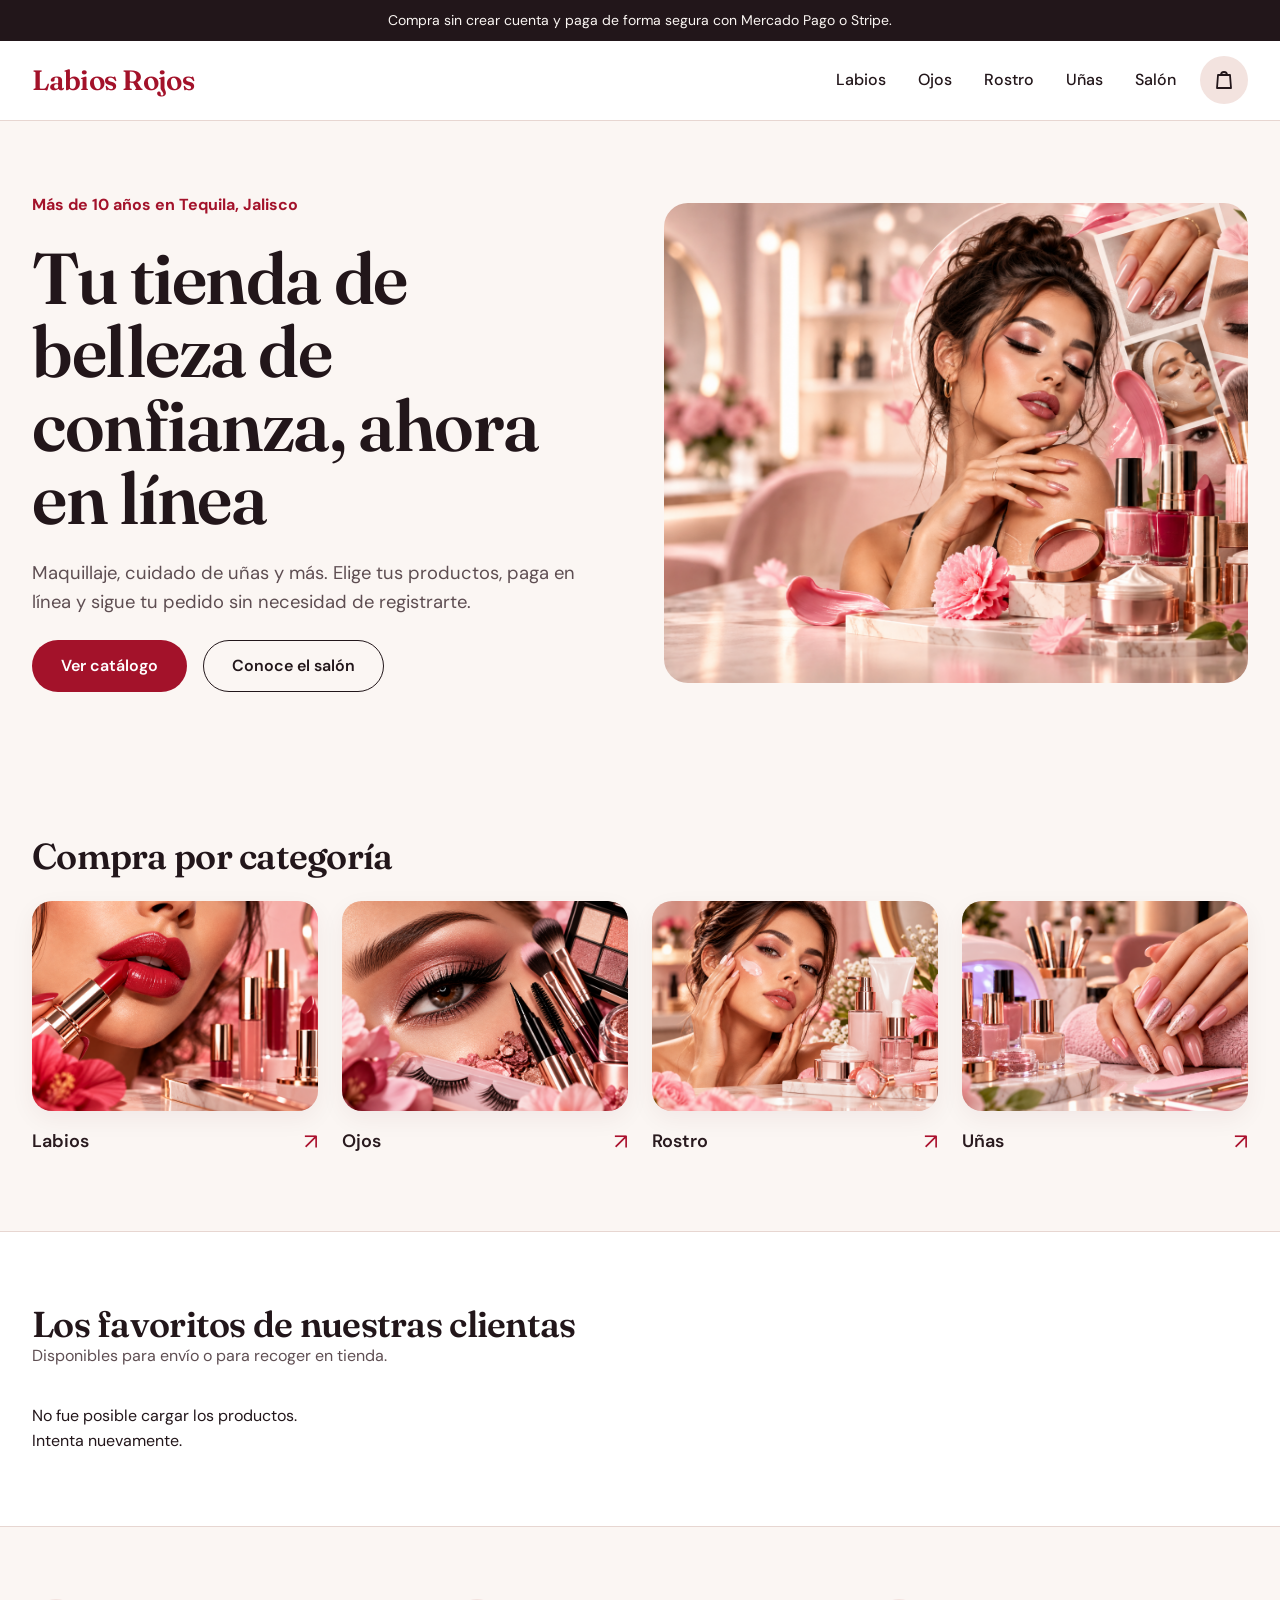
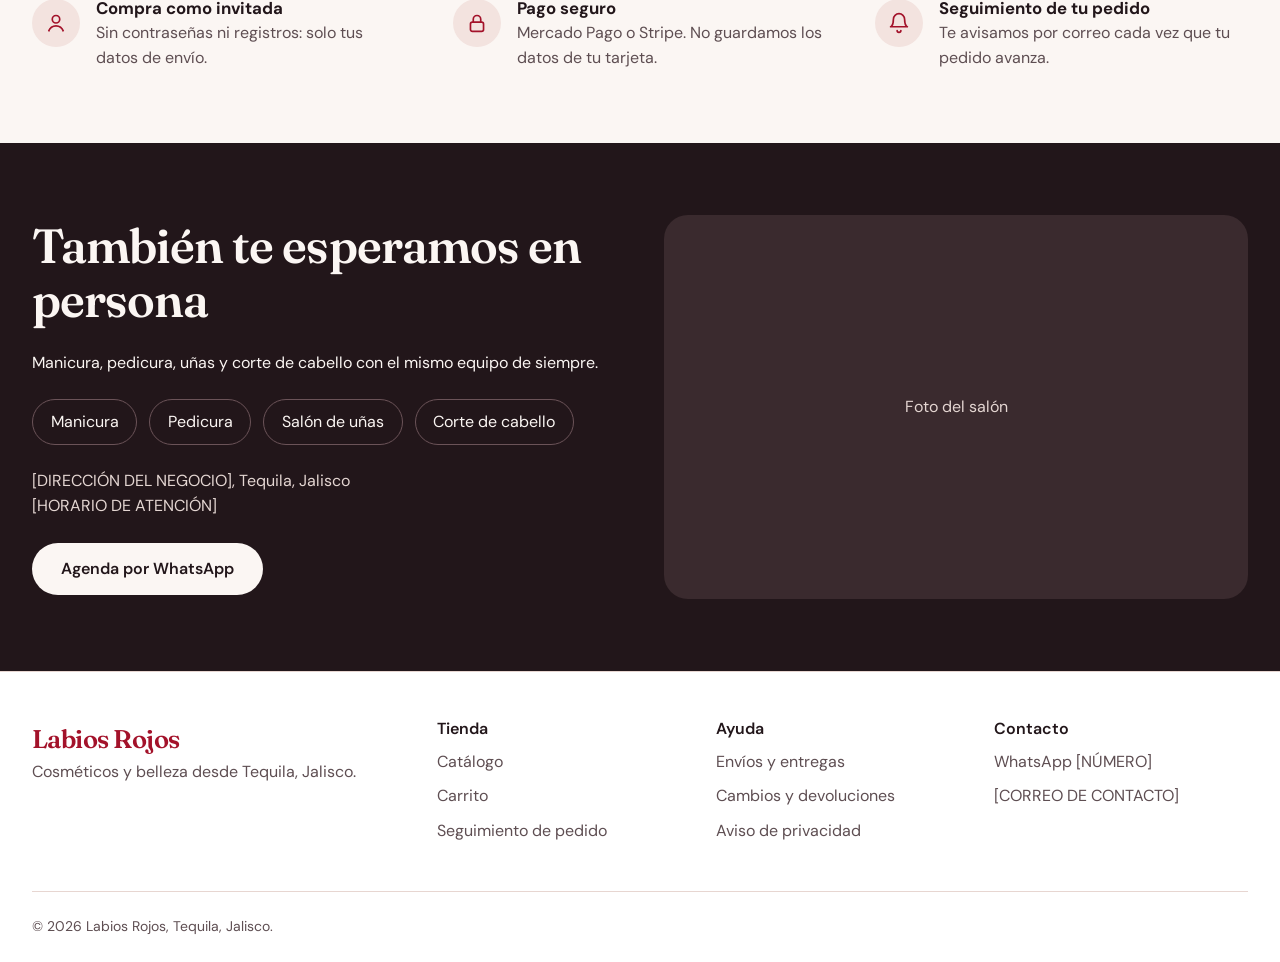
==== commit 63848051: "Cambios nueevos conexion a la DB y ajuste de carpeta" ====
--- a/index.html
+++ b/index.html
@@ -1,191 +1,207 @@
 <!DOCTYPE html>
 <html lang="es-MX">
+
 <head>
-  <meta charset="utf-8">
-  <meta name="viewport" content="width=device-width, initial-scale=1">
-  <title>Labios Rojos | Cosméticos y belleza en Tequila, Jalisco</title>
-  <meta name="description" content="Tienda en línea de Labios Rojos: maquillaje, cuidado de uñas y belleza desde Tequila, Jalisco. Compra sin crear cuenta y paga en línea de forma segura.">
-
-  <link rel="preconnect" href="https://fonts.googleapis.com">
-  <link rel="preconnect" href="https://fonts.gstatic.com" crossorigin>
-  <link rel="stylesheet" href="https://fonts.googleapis.com/css2?family=Fraunces:opsz,wght@9..144,600&family=DM+Sans:wght@400;500;600;700&display=swap">
-  <link rel="stylesheet" href="estilos/estilos.css">
-
-  <script src="scripts/catalogo.js" defer></script>
-  <script src="scripts/tienda.js" defer></script>
-  <script src="scripts/inicio.js" defer></script>
+    <meta charset="utf-8">
+    <meta name="viewport" content="width=device-width, initial-scale=1">
+    <title>Labios Rojos | Cosméticos y belleza en Tequila, Jalisco</title>
+    <meta name="description" content="Tienda en línea de Labios Rojos: maquillaje, cuidado de uñas y belleza desde Tequila, Jalisco. Compra sin crear cuenta y paga en línea de forma segura.">
+
+    <link rel="preconnect" href="https://fonts.googleapis.com">
+    <link rel="preconnect" href="https://fonts.gstatic.com" crossorigin>
+    <link rel="stylesheet" href="https://fonts.googleapis.com/css2?family=Fraunces:opsz,wght@9..144,600&family=DM+Sans:wght@400;500;600;700&display=swap">
+    <link rel="stylesheet" href="estilos/estilos.css">
+
+    <script src="scripts/catalogo.js" defer></script>
+    <script src="scripts/tienda.js" defer></script>
+    <script src="scripts/inicio.js" defer></script>
+    <script src="js/categoria-producto.js" defer></script>
+
 </head>
+
 <body>
 
-  <p class="barra-anuncio">Compra sin crear cuenta y paga de forma segura con Mercado Pago o Stripe.</p>
-
-  <header class="encabezado-sitio">
-    <button class="boton-menu" type="button" aria-expanded="false" aria-controls="navegacion-principal" aria-label="Abrir menú">
+    <p class="barra-anuncio">Compra sin crear cuenta y paga de forma segura con Mercado Pago o Stripe.</p>
+
+    <header class="encabezado-sitio">
+        <button class="boton-menu" type="button" aria-expanded="false" aria-controls="navegacion-principal" aria-label="Abrir menú">
       <svg width="24" height="24" viewBox="0 0 24 24" fill="none" stroke="currentColor" stroke-width="1.8" stroke-linecap="round" aria-hidden="true">
         <path d="M4 7h16M4 12h16M4 17h16"/>
       </svg>
     </button>
 
-    <a class="logotipo" href="index.html">Labios Rojos</a>
-
-    <nav id="navegacion-principal" class="navegacion-principal" aria-label="Categorías">
-      <ul>
-        <li><a href="index.html?categoria=Labios#catalogo">Labios</a></li>
-        <li><a href="index.html?categoria=Ojos#catalogo">Ojos</a></li>
-        <li><a href="index.html?categoria=Rostro#catalogo">Rostro</a></li>
-        <li><a href="index.html?categoria=Uñas#catalogo">Uñas</a></li>
-        <li><a href="index.html#salon">Salón</a></li>
-      </ul>
-    </nav>
-
-    <a class="enlace-carrito" href="carrito.html" aria-label="Ver carrito" data-enlace-carrito>
-      <svg width="24" height="24" viewBox="0 0 24 24" fill="none" stroke="currentColor" stroke-width="1.8" stroke-linecap="round" stroke-linejoin="round" aria-hidden="true">
+        <a class="logotipo" href="index.html">Labios Rojos</a>
+
+        <nav id="navegacion-principal" class="navegacion-principal" aria-label="Categorías">
+            <ul>
+                <li><a href="index.html?categoria=Labios#catalogo">Labios</a></li>
+                <li><a href="index.html?categoria=Ojos#catalogo">Ojos</a></li>
+                <li><a href="index.html?categoria=Rostro#catalogo">Rostro</a></li>
+                <li><a href="index.html?categoria=Uñas#catalogo">Uñas</a></li>
+                <li><a href="index.html#salon">Salón</a></li>
+            </ul>
+        </nav>
+
+        <a class="enlace-carrito" href="carrito.html" aria-label="Ver carrito" data-enlace-carrito>
+            <svg width="24" height="24" viewBox="0 0 24 24" fill="none" stroke="currentColor" stroke-width="1.8" stroke-linecap="round" stroke-linejoin="round" aria-hidden="true">
         <path d="M6 7h12l1 13H5L6 7z"/>
         <path d="M9 7a3 3 0 0 1 6 0"/>
       </svg>
-      <span class="contador-carrito" data-contador-carrito hidden>0</span>
-    </a>
-  </header>
-
-  <main>
-
-    <section class="portada" aria-labelledby="titulo-portada">
-      <header class="portada-texto">
-        <p class="lema-portada">Más de 10 años en Tequila, Jalisco</p>
-        <h1 id="titulo-portada" class="titulo-portada">Tu tienda de belleza de confianza, ahora en línea</h1>
-        <p class="descripcion-portada">
-          Maquillaje, cuidado de uñas y más. Elige tus productos, paga en línea
-          y sigue tu pedido sin necesidad de registrarte.
-        </p>
-        <p class="acciones">
-          <a class="boton boton-principal" href="#catalogo">Ver catálogo</a>
-          <a class="boton boton-secundario" href="#salon">Conoce el salón</a>
-        </p>
-      </header>
-
-      <figure class="imagen-portada">
-        <img src="imagenes/producto.svg" alt="" width="64" height="96">
-        <figcaption>Foto principal de campaña</figcaption>
-      </figure>
-    </section>
-
-    <section class="seccion" aria-labelledby="titulo-categorias">
-      <header class="encabezado-seccion">
-        <h2 id="titulo-categorias">Compra por categoría</h2>
-      </header>
-      <ul id="lista-categorias" class="lista-categorias">
-        <!-- Las categorías se crean desde scripts/inicio.js -->
-      </ul>
-    </section>
-
-    <section id="catalogo" class="seccion seccion-blanca" aria-labelledby="titulo-catalogo">
-      <header class="encabezado-seccion">
-        <hgroup>
-          <h2 id="titulo-catalogo">Los favoritos de nuestras clientas</h2>
-          <p class="texto-suave">Disponibles para envío o para recoger en tienda.</p>
-        </hgroup>
-      </header>
-
-      <ul id="filtros-categoria" class="filtros" aria-label="Filtrar productos por categoría">
-        <!-- Los filtros se crean desde scripts/inicio.js -->
-      </ul>
-
-      <ul id="rejilla-productos" class="rejilla-productos" aria-live="polite">
-        <!-- Las tarjetas de producto se crean desde scripts/inicio.js -->
-      </ul>
-
-      <p id="mensaje-sin-productos" class="texto-suave" hidden>
-        Por ahora no hay productos en esta categoría. Prueba con otra o mira todo el catálogo.
-      </p>
-    </section>
-
-    <section class="seccion" aria-label="Ventajas de comprar en línea">
-      <ul class="lista-beneficios">
-        <li class="beneficio">
-          <svg viewBox="0 0 24 24" fill="none" stroke="currentColor" stroke-width="1.8" stroke-linecap="round" stroke-linejoin="round" aria-hidden="true">
+            <span class="contador-carrito" data-contador-carrito hidden>0</span>
+        </a>
+    </header>
+
+    <main>
+
+        <section class="portada" aria-labelledby="titulo-portada">
+            <header class="portada-texto">
+                <p class="lema-portada">Más de 10 años en Tequila, Jalisco</p>
+                <h1 id="titulo-portada" class="titulo-portada">Tu tienda de belleza de confianza, ahora en línea</h1>
+                <p class="descripcion-portada">
+                    Maquillaje, cuidado de uñas y más. Elige tus productos, paga en línea y sigue tu pedido sin necesidad de registrarte.
+                </p>
+                <p class="acciones">
+                    <a class="boton boton-principal" href="#catalogo">Ver catálogo</a>
+                    <a class="boton boton-secundario" href="#salon">Conoce el salón</a>
+                </p>
+            </header>
+
+            <!----<figure class="imagen-portada">
+            <img src="imagenes/producto.svg" alt="" width="64" height="96">
+            <figcaption>Foto principal de campaña</figcaption>
+          </figure>-->
+
+            <figure class="imagen-portada">
+                <img src="imagenes/portada-belleza.png" alt="Maquillaje, uñas y productos de belleza Labios Rojos" loading="eager">
+            </figure>
+
+        </section>
+
+        <section class="seccion" aria-labelledby="titulo-categorias">
+            <header class="encabezado-seccion">
+                <h2 id="titulo-categorias">Compra por categoría</h2>
+            </header>
+            <ul id="lista-categorias" class="lista-categorias">
+                <!-- Las categorías se crean desde scripts/inicio.js -->
+            </ul>
+        </section>
+
+        <section id="catalogo" class="seccion seccion-blanca" aria-labelledby="titulo-catalogo">
+            <header class="encabezado-seccion">
+                <hgroup>
+                    <h2 id="titulo-catalogo">Los favoritos de nuestras clientas</h2>
+                    <p class="texto-suave">Disponibles para envío o para recoger en tienda.</p>
+                </hgroup>
+            </header>
+
+
+            <div id="lista-productos" class="productos-grid">
+                <p class="cargando-productos">
+                    Cargando productos...
+                </p>
+            </div>
+            <!----
+            <ul id="filtros-categoria" class="filtros" aria-label="Filtrar productos por categoría">
+                - Los filtros se crean desde scripts/inicio.js --
+            </ul>--
+
+            <ul id="rejilla-productos" class="rejilla-productos" aria-live="polite">
+                 Las tarjetas de producto se crean desde scripts/inicio.js --
+            </ul>-->
+
+            <p id="mensaje-sin-productos" class="texto-suave" hidden>
+                Por ahora no hay productos en esta categoría. Prueba con otra o mira todo el catálogo.
+            </p>
+        </section>
+
+        <section class="seccion" aria-label="Ventajas de comprar en línea">
+            <ul class="lista-beneficios">
+                <li class="beneficio">
+                    <svg viewBox="0 0 24 24" fill="none" stroke="currentColor" stroke-width="1.8" stroke-linecap="round" stroke-linejoin="round" aria-hidden="true">
             <circle cx="12" cy="8" r="4"/>
             <path d="M4 21c1.5-4 4.5-6 8-6s6.5 2 8 6"/>
           </svg>
-          <h3>Compra como invitada</h3>
-          <p class="texto-suave">Sin contraseñas ni registros: solo tus datos de envío.</p>
-        </li>
-        <li class="beneficio">
-          <svg viewBox="0 0 24 24" fill="none" stroke="currentColor" stroke-width="1.8" stroke-linecap="round" stroke-linejoin="round" aria-hidden="true">
+                    <h3>Compra como invitada</h3>
+                    <p class="texto-suave">Sin contraseñas ni registros: solo tus datos de envío.</p>
+                </li>
+                <li class="beneficio">
+                    <svg viewBox="0 0 24 24" fill="none" stroke="currentColor" stroke-width="1.8" stroke-linecap="round" stroke-linejoin="round" aria-hidden="true">
             <rect x="5" y="11" width="14" height="10" rx="2"/>
             <path d="M8 11V8a4 4 0 0 1 8 0v3"/>
           </svg>
-          <h3>Pago seguro</h3>
-          <p class="texto-suave">Mercado Pago o Stripe. No guardamos los datos de tu tarjeta.</p>
-        </li>
-        <li class="beneficio">
-          <svg viewBox="0 0 24 24" fill="none" stroke="currentColor" stroke-width="1.8" stroke-linecap="round" stroke-linejoin="round" aria-hidden="true">
+                    <h3>Pago seguro</h3>
+                    <p class="texto-suave">Mercado Pago o Stripe. No guardamos los datos de tu tarjeta.</p>
+                </li>
+                <li class="beneficio">
+                    <svg viewBox="0 0 24 24" fill="none" stroke="currentColor" stroke-width="1.8" stroke-linecap="round" stroke-linejoin="round" aria-hidden="true">
             <path d="M6 8a6 6 0 0 1 12 0c0 7 3 8 3 8H3s3-1 3-8"/>
             <path d="M10 20a2 2 0 0 0 4 0"/>
           </svg>
-          <h3>Seguimiento de tu pedido</h3>
-          <p class="texto-suave">Te avisamos por correo cada vez que tu pedido avanza.</p>
-        </li>
-      </ul>
-    </section>
-
-    <section id="salon" class="seccion-salon" aria-labelledby="titulo-salon">
-      <header>
-        <h2 id="titulo-salon">También te esperamos en persona</h2>
-        <p>Manicura, pedicura, uñas y corte de cabello con el mismo equipo de siempre.</p>
-        <ul class="lista-servicios" aria-label="Servicios del salón">
-          <li>Manicura</li>
-          <li>Pedicura</li>
-          <li>Salón de uñas</li>
-          <li>Corte de cabello</li>
-        </ul>
-        <address class="datos-salon">
+                    <h3>Seguimiento de tu pedido</h3>
+                    <p class="texto-suave">Te avisamos por correo cada vez que tu pedido avanza.</p>
+                </li>
+            </ul>
+        </section>
+
+        <section id="salon" class="seccion-salon" aria-labelledby="titulo-salon">
+            <header>
+                <h2 id="titulo-salon">También te esperamos en persona</h2>
+                <p>Manicura, pedicura, uñas y corte de cabello con el mismo equipo de siempre.</p>
+                <ul class="lista-servicios" aria-label="Servicios del salón">
+                    <li>Manicura</li>
+                    <li>Pedicura</li>
+                    <li>Salón de uñas</li>
+                    <li>Corte de cabello</li>
+                </ul>
+                <address class="datos-salon">
           [DIRECCIÓN DEL NEGOCIO], Tequila, Jalisco<br>
           [HORARIO DE ATENCIÓN]
         </address>
-        <p>
-          <a class="boton boton-claro" href="https://wa.me/[NUMERO_DE_WHATSAPP]" target="_blank" rel="noopener">Agenda por WhatsApp</a>
-        </p>
-      </header>
-
-      <figure class="imagen-salon">
-        <figcaption>Foto del salón</figcaption>
-      </figure>
-    </section>
-
-  </main>
-
-  <footer class="pie-sitio">
-    <section>
-      <a class="logotipo" href="index.html">Labios Rojos</a>
-      <p class="texto-suave">Cosméticos y belleza desde Tequila, Jalisco.</p>
-    </section>
-    <nav aria-labelledby="titulo-pie-tienda">
-      <h2 id="titulo-pie-tienda">Tienda</h2>
-      <ul>
-        <li><a href="index.html#catalogo">Catálogo</a></li>
-        <li><a href="carrito.html">Carrito</a></li>
-        <li><a href="confirmacion.html">Seguimiento de pedido</a></li>
-      </ul>
-    </nav>
-    <nav aria-labelledby="titulo-pie-ayuda">
-      <h2 id="titulo-pie-ayuda">Ayuda</h2>
-      <ul>
-        <li><a href="#">Envíos y entregas</a></li>
-        <li><a href="#">Cambios y devoluciones</a></li>
-        <li><a href="#">Aviso de privacidad</a></li>
-      </ul>
-    </nav>
-    <section>
-      <h2>Contacto</h2>
-      <ul class="texto-suave">
-        <li>WhatsApp [NÚMERO]</li>
-        <li>[CORREO DE CONTACTO]</li>
-      </ul>
-    </section>
-    <p class="derechos">© 2026 Labios Rojos, Tequila, Jalisco.</p>
-  </footer>
-
-  <p id="aviso" class="aviso" role="status" aria-live="polite"></p>
+                <p>
+                    <a class="boton boton-claro" href="https://wa.me/[NUMERO_DE_WHATSAPP]" target="_blank" rel="noopener">Agenda por WhatsApp</a>
+                </p>
+            </header>
+
+            <figure class="imagen-salon">
+                <figcaption>Foto del salón</figcaption>
+            </figure>
+        </section>
+
+    </main>
+
+    <footer class="pie-sitio">
+        <section>
+            <a class="logotipo" href="index.html">Labios Rojos</a>
+            <p class="texto-suave">Cosméticos y belleza desde Tequila, Jalisco.</p>
+        </section>
+        <nav aria-labelledby="titulo-pie-tienda">
+            <h2 id="titulo-pie-tienda">Tienda</h2>
+            <ul>
+                <li><a href="index.html#catalogo">Catálogo</a></li>
+                <li><a href="carrito.html">Carrito</a></li>
+                <li><a href="confirmacion.html">Seguimiento de pedido</a></li>
+            </ul>
+        </nav>
+        <nav aria-labelledby="titulo-pie-ayuda">
+            <h2 id="titulo-pie-ayuda">Ayuda</h2>
+            <ul>
+                <li><a href="#">Envíos y entregas</a></li>
+                <li><a href="#">Cambios y devoluciones</a></li>
+                <li><a href="#">Aviso de privacidad</a></li>
+            </ul>
+        </nav>
+        <section>
+            <h2>Contacto</h2>
+            <ul class="texto-suave">
+                <li>WhatsApp [NÚMERO]</li>
+                <li>[CORREO DE CONTACTO]</li>
+            </ul>
+        </section>
+        <p class="derechos">© 2026 Labios Rojos, Tequila, Jalisco.</p>
+    </footer>
+
+    <p id="aviso" class="aviso" role="status" aria-live="polite"></p>
 
 </body>
-</html>
+
+</html>
--- a/estilos/estilos.css
+++ b/estilos/estilos.css
@@ -22,32 +22,28 @@
 /* ===== 1. Variables de diseño ===== */
 
 :root {
-  --color-principal: #A3122A;
-  --color-principal-oscuro: #7A0D1F;
-  --color-tinta: #22161A;
-  --color-texto-suave: #5E4E52;
-  --color-fondo: #FBF6F3;
-  --color-superficie: #FFFFFF;
-  --color-rubor: #F3E3DF;
-  --color-borde: #E7D6D1;
-  --color-borde-campo: #C9B2AC;
-  --color-rosa-claro: #F2B8C2;
-  --color-exito: #1E6B3A;
-
-  --fuente-titulos: 'Fraunces', Georgia, 'Times New Roman', serif;
-  --fuente-texto: 'DM Sans', system-ui, -apple-system, 'Segoe UI', sans-serif;
-
-  --espacio-pequeno: 0.75rem;
-  --espacio-mediano: 1.5rem;
-  --espacio-grande: 3rem;
-  --espacio-muy-grande: 4.5rem;
-
-  --margen-lateral: max(1.25rem, calc((100% - 76rem) / 2));
-
-  --redondeo-pequeno: 0.625rem;
-  --redondeo-mediano: 1rem;
-  --redondeo-grande: 1.5rem;
-  --redondeo-completo: 999px;
+    --color-principal: #A3122A;
+    --color-principal-oscuro: #7A0D1F;
+    --color-tinta: #22161A;
+    --color-texto-suave: #5E4E52;
+    --color-fondo: #FBF6F3;
+    --color-superficie: #FFFFFF;
+    --color-rubor: #F3E3DF;
+    --color-borde: #E7D6D1;
+    --color-borde-campo: #C9B2AC;
+    --color-rosa-claro: #F2B8C2;
+    --color-exito: #1E6B3A;
+    --fuente-titulos: 'Fraunces', Georgia, 'Times New Roman', serif;
+    --fuente-texto: 'DM Sans', system-ui, -apple-system, 'Segoe UI', sans-serif;
+    --espacio-pequeno: 0.75rem;
+    --espacio-mediano: 1.5rem;
+    --espacio-grande: 3rem;
+    --espacio-muy-grande: 4.5rem;
+    --margen-lateral: max(1.25rem, calc((100% - 76rem) / 2));
+    --redondeo-pequeno: 0.625rem;
+    --redondeo-mediano: 1rem;
+    --redondeo-grande: 1.5rem;
+    --redondeo-completo: 999px;
 }
 
 
@@ -56,30 +52,30 @@
 *,
 *::before,
 *::after {
-  box-sizing: border-box;
+    box-sizing: border-box;
 }
 
 body {
-  margin: 0;
-  font-family: var(--fuente-texto);
-  font-size: 1rem;
-  line-height: 1.55;
-  color: var(--color-tinta);
-  background: var(--color-fondo);
+    margin: 0;
+    font-family: var(--fuente-texto);
+    font-size: 1rem;
+    line-height: 1.55;
+    color: var(--color-tinta);
+    background: var(--color-fondo);
 }
 
 h1,
 h2,
 h3 {
-  margin: 0;
-  line-height: 1.12;
+    margin: 0;
+    line-height: 1.12;
 }
 
 h1,
 h2 {
-  font-family: var(--fuente-titulos);
-  font-weight: 600;
-  letter-spacing: -0.02em;
+    font-family: var(--fuente-titulos);
+    font-weight: 600;
+    letter-spacing: -0.02em;
 }
 
 p,
@@ -88,365 +84,371 @@
 dl,
 dd,
 figure {
-  margin: 0;
+    margin: 0;
 }
 
 ul {
-  padding: 0;
-  list-style: none;
+    padding: 0;
+    list-style: none;
 }
 
 img {
-  display: block;
-  max-width: 100%;
-}
+    display: block;
+    max-width: 100%;
+}
+
 
 /* Asegura que el atributo hidden oculte el elemento aunque tenga otro display. */
+
 [hidden] {
-  display: none !important;
+    display: none !important;
 }
 
 :focus-visible {
-  outline: 3px solid var(--color-principal);
-  outline-offset: 3px;
+    outline: 3px solid var(--color-principal);
+    outline-offset: 3px;
 }
 
 .texto-suave {
-  color: var(--color-texto-suave);
+    color: var(--color-texto-suave);
 }
 
 .solo-lectores-de-pantalla {
-  position: absolute;
-  width: 1px;
-  height: 1px;
-  overflow: hidden;
-  clip: rect(0 0 0 0);
-  white-space: nowrap;
+    position: absolute;
+    width: 1px;
+    height: 1px;
+    overflow: hidden;
+    clip: rect(0 0 0 0);
+    white-space: nowrap;
 }
 
 @media (prefers-reduced-motion: reduce) {
-  * {
-    transition: none !important;
-    animation: none !important;
-  }
+    * {
+        transition: none !important;
+        animation: none !important;
+    }
 }
 
 
 /* ===== 3. Botones y enlaces ===== */
 
 a {
-  color: var(--color-principal);
+    color: var(--color-principal);
 }
 
 a:hover {
-  color: var(--color-principal-oscuro);
+    color: var(--color-principal-oscuro);
 }
 
 .boton {
-  display: inline-flex;
-  align-items: center;
-  justify-content: center;
-  min-height: 3.25rem;
-  padding: 0 1.75rem;
-  border: 1.5px solid transparent;
-  border-radius: var(--redondeo-completo);
-  font: inherit;
-  font-weight: 600;
-  text-decoration: none;
-  cursor: pointer;
-  transition: background-color 0.2s ease;
+    display: inline-flex;
+    align-items: center;
+    justify-content: center;
+    min-height: 3.25rem;
+    padding: 0 1.75rem;
+    border: 1.5px solid transparent;
+    border-radius: var(--redondeo-completo);
+    font: inherit;
+    font-weight: 600;
+    text-decoration: none;
+    cursor: pointer;
+    transition: background-color 0.2s ease;
 }
 
 .boton-principal {
-  background: var(--color-principal);
-  color: var(--color-superficie);
+    background: var(--color-principal);
+    color: var(--color-superficie);
 }
 
 .boton-principal:hover {
-  background: var(--color-principal-oscuro);
-  color: var(--color-superficie);
+    background: var(--color-principal-oscuro);
+    color: var(--color-superficie);
 }
 
 .boton-secundario {
-  background: transparent;
-  border-color: var(--color-tinta);
-  color: var(--color-tinta);
+    background: transparent;
+    border-color: var(--color-tinta);
+    color: var(--color-tinta);
 }
 
 .boton-secundario:hover {
-  background: var(--color-rubor);
-  color: var(--color-tinta);
+    background: var(--color-rubor);
+    color: var(--color-tinta);
 }
 
 .boton-claro {
-  background: var(--color-fondo);
-  color: var(--color-tinta);
+    background: var(--color-fondo);
+    color: var(--color-tinta);
 }
 
 .boton-claro:hover {
-  background: var(--color-rubor);
-  color: var(--color-tinta);
+    background: var(--color-rubor);
+    color: var(--color-tinta);
 }
 
 .boton-pequeno {
-  min-height: 2.75rem;
-  padding: 0 1.25rem;
-  font-size: 0.9rem;
+    min-height: 2.75rem;
+    padding: 0 1.25rem;
+    font-size: 0.9rem;
 }
 
 .boton-ancho {
-  width: 100%;
+    width: 100%;
 }
 
 .boton-de-texto {
-  padding: 0.5rem 0;
-  border: 0;
-  background: none;
-  font: inherit;
-  font-size: 0.9rem;
-  font-weight: 600;
-  color: var(--color-principal);
-  text-decoration: underline;
-  cursor: pointer;
+    padding: 0.5rem 0;
+    border: 0;
+    background: none;
+    font: inherit;
+    font-size: 0.9rem;
+    font-weight: 600;
+    color: var(--color-principal);
+    text-decoration: underline;
+    cursor: pointer;
 }
 
 .control-cantidad {
-  display: inline-flex;
-  align-items: center;
-  border: 1px solid var(--color-borde-campo);
-  border-radius: var(--redondeo-completo);
-  background: var(--color-superficie);
+    display: inline-flex;
+    align-items: center;
+    border: 1px solid var(--color-borde-campo);
+    border-radius: var(--redondeo-completo);
+    background: var(--color-superficie);
 }
 
 .control-cantidad button {
-  width: 3rem;
-  height: 3rem;
-  border: 0;
-  background: none;
-  font-size: 1.3rem;
-  color: var(--color-tinta);
-  cursor: pointer;
+    width: 3rem;
+    height: 3rem;
+    border: 0;
+    background: none;
+    font-size: 1.3rem;
+    color: var(--color-tinta);
+    cursor: pointer;
 }
 
 .control-cantidad output,
 .control-cantidad input {
-  width: 2.5rem;
-  border: 0;
-  background: none;
-  font: inherit;
-  font-weight: 600;
-  text-align: center;
+    width: 2.5rem;
+    border: 0;
+    background: none;
+    font: inherit;
+    font-weight: 600;
+    text-align: center;
 }
 
 
 /* ===== 4. Barra de anuncio y encabezado ===== */
 
 .barra-anuncio {
-  padding: 0.6rem var(--margen-lateral);
-  background: var(--color-tinta);
-  color: var(--color-fondo);
-  font-size: 0.875rem;
-  text-align: center;
+    padding: 0.6rem var(--margen-lateral);
+    background: var(--color-tinta);
+    color: var(--color-fondo);
+    font-size: 0.875rem;
+    text-align: center;
 }
 
 .encabezado-sitio {
-  position: sticky;
-  top: 0;
-  z-index: 10;
-  display: flex;
-  align-items: center;
-  gap: var(--espacio-mediano);
-  min-height: 5rem;
-  padding: 0 var(--margen-lateral);
-  background: var(--color-superficie);
-  border-bottom: 1px solid var(--color-borde);
+    position: sticky;
+    top: 0;
+    z-index: 10;
+    display: flex;
+    align-items: center;
+    gap: var(--espacio-mediano);
+    min-height: 5rem;
+    padding: 0 var(--margen-lateral);
+    background: var(--color-superficie);
+    border-bottom: 1px solid var(--color-borde);
 }
 
 .logotipo {
-  margin-right: auto;
-  font-family: var(--fuente-titulos);
-  font-size: 1.75rem;
-  font-weight: 600;
-  letter-spacing: -0.02em;
-  color: var(--color-principal);
-  text-decoration: none;
+    margin-right: auto;
+    font-family: var(--fuente-titulos);
+    font-size: 1.75rem;
+    font-weight: 600;
+    letter-spacing: -0.02em;
+    color: var(--color-principal);
+    text-decoration: none;
 }
 
 .navegacion-principal ul {
-  display: flex;
-  gap: 2rem;
+    display: flex;
+    gap: 2rem;
 }
 
 .navegacion-principal a {
-  font-weight: 500;
-  color: var(--color-tinta);
-  text-decoration: none;
+    font-weight: 500;
+    color: var(--color-tinta);
+    text-decoration: none;
 }
 
 .navegacion-principal a:hover,
 .navegacion-principal a[aria-current='page'] {
-  color: var(--color-principal);
+    color: var(--color-principal);
 }
 
 .boton-menu {
-  display: none;
-  width: 2.75rem;
-  height: 2.75rem;
-  align-items: center;
-  justify-content: center;
-  border: 0;
-  background: none;
-  color: var(--color-tinta);
-  cursor: pointer;
+    display: none;
+    width: 2.75rem;
+    height: 2.75rem;
+    align-items: center;
+    justify-content: center;
+    border: 0;
+    background: none;
+    color: var(--color-tinta);
+    cursor: pointer;
 }
 
 .enlace-carrito {
-  position: relative;
-  display: flex;
-  align-items: center;
-  justify-content: center;
-  width: 3rem;
-  height: 3rem;
-  border-radius: var(--redondeo-completo);
-  background: var(--color-rubor);
-  color: var(--color-tinta);
+    position: relative;
+    display: flex;
+    align-items: center;
+    justify-content: center;
+    width: 3rem;
+    height: 3rem;
+    border-radius: var(--redondeo-completo);
+    background: var(--color-rubor);
+    color: var(--color-tinta);
 }
 
 .contador-carrito {
-  position: absolute;
-  top: -0.2rem;
-  right: -0.2rem;
-  min-width: 1.25rem;
-  height: 1.25rem;
-  padding: 0 0.3rem;
-  border-radius: var(--redondeo-completo);
-  background: var(--color-principal);
-  color: var(--color-superficie);
-  font-size: 0.75rem;
-  font-weight: 700;
-  line-height: 1.25rem;
-  text-align: center;
+    position: absolute;
+    top: -0.2rem;
+    right: -0.2rem;
+    min-width: 1.25rem;
+    height: 1.25rem;
+    padding: 0 0.3rem;
+    border-radius: var(--redondeo-completo);
+    background: var(--color-principal);
+    color: var(--color-superficie);
+    font-size: 0.75rem;
+    font-weight: 700;
+    line-height: 1.25rem;
+    text-align: center;
 }
 
 .contador-carrito[hidden] {
-  display: none;
-}
+    display: none;
+}
+
 
 /* Encabezado reducido que se usa en la página de pago */
+
 .encabezado-pago .indicador-pago-seguro {
-  display: flex;
-  align-items: center;
-  gap: 0.5rem;
-  font-weight: 600;
-  color: var(--color-exito);
+    display: flex;
+    align-items: center;
+    gap: 0.5rem;
+    font-weight: 600;
+    color: var(--color-exito);
 }
 
 
 /* ===== 5. Secciones generales ===== */
 
 .seccion {
-  padding: var(--espacio-muy-grande) var(--margen-lateral);
+    padding: var(--espacio-muy-grande) var(--margen-lateral);
 }
 
 .seccion-blanca {
-  background: var(--color-superficie);
-  border-block: 1px solid var(--color-borde);
+    background: var(--color-superficie);
+    border-block: 1px solid var(--color-borde);
 }
 
 .encabezado-seccion {
-  display: flex;
-  flex-wrap: wrap;
-  align-items: flex-end;
-  justify-content: space-between;
-  gap: var(--espacio-pequeno);
-  margin-bottom: var(--espacio-mediano);
+    display: flex;
+    flex-wrap: wrap;
+    align-items: flex-end;
+    justify-content: space-between;
+    gap: var(--espacio-pequeno);
+    margin-bottom: var(--espacio-mediano);
 }
 
 .encabezado-seccion h2,
 .titulo-seccion {
-  font-size: clamp(1.75rem, 3vw, 2.25rem);
+    font-size: clamp(1.75rem, 3vw, 2.25rem);
 }
 
 .titulo-pagina {
-  font-size: clamp(2.25rem, 5vw, 3rem);
+    font-size: clamp(2.25rem, 5vw, 3rem);
 }
 
 .ruta-de-navegacion {
-  padding: 1.75rem var(--margen-lateral) 0;
+    padding: 1.75rem var(--margen-lateral) 0;
 }
 
 .ruta-de-navegacion ol {
-  display: flex;
-  flex-wrap: wrap;
-  gap: 0.5rem;
-  padding: 0;
-  list-style: none;
-  font-size: 0.9rem;
-  color: var(--color-texto-suave);
-}
-
-.ruta-de-navegacion li + li::before {
-  content: '/';
-  margin-right: 0.5rem;
+    display: flex;
+    flex-wrap: wrap;
+    gap: 0.5rem;
+    padding: 0;
+    list-style: none;
+    font-size: 0.9rem;
+    color: var(--color-texto-suave);
+}
+
+.ruta-de-navegacion li+li::before {
+    content: '/';
+    margin-right: 0.5rem;
 }
 
 .ruta-de-navegacion a {
-  color: var(--color-texto-suave);
+    color: var(--color-texto-suave);
 }
 
 .ruta-de-navegacion [aria-current='page'] {
-  font-weight: 600;
-  color: var(--color-tinta);
+    font-weight: 600;
+    color: var(--color-tinta);
 }
 
 .mensaje-vacio {
-  display: grid;
-  justify-items: start;
-  gap: var(--espacio-mediano);
-  padding: var(--espacio-grande);
-  border-radius: var(--redondeo-grande);
-  background: var(--color-superficie);
-  border: 1px solid var(--color-borde);
+    display: grid;
+    justify-items: start;
+    gap: var(--espacio-mediano);
+    padding: var(--espacio-grande);
+    border-radius: var(--redondeo-grande);
+    background: var(--color-superficie);
+    border: 1px solid var(--color-borde);
 }
 
 
 /* ===== 6. Página de inicio ===== */
 
 .portada {
-  display: grid;
-  grid-template-columns: repeat(2, minmax(0, 1fr));
-  align-items: center;
-  gap: var(--espacio-grande);
-  padding: var(--espacio-muy-grande) var(--margen-lateral);
+    display: grid;
+    grid-template-columns: repeat(2, minmax(0, 1fr));
+    align-items: center;
+    gap: var(--espacio-grande);
+    padding: var(--espacio-muy-grande) var(--margen-lateral);
 }
 
 .portada-texto {
-  display: grid;
-  gap: var(--espacio-mediano);
+    display: grid;
+    gap: var(--espacio-mediano);
 }
 
 .lema-portada {
-  font-weight: 700;
-  color: var(--color-principal);
+    font-weight: 700;
+    color: var(--color-principal);
 }
 
 .titulo-portada {
-  font-size: clamp(2.5rem, 6vw, 4.5rem);
-  line-height: 1.02;
+    font-size: clamp(2.5rem, 6vw, 4.5rem);
+    line-height: 1.02;
 }
 
 .descripcion-portada {
-  max-width: 34rem;
-  font-size: 1.15rem;
-  color: var(--color-texto-suave);
+    max-width: 34rem;
+    font-size: 1.15rem;
+    color: var(--color-texto-suave);
 }
 
 .acciones {
-  display: flex;
-  flex-wrap: wrap;
-  gap: 1rem;
-}
-
+    display: flex;
+    flex-wrap: wrap;
+    gap: 1rem;
+}
+
+
+/*
 .imagen-portada {
   display: grid;
   place-items: center;
@@ -461,903 +463,1199 @@
 .imagen-portada img {
   width: 7.5rem;
   filter: brightness(0) invert(1);
+}*/
+
+
+/*Es el Estilo de la imagen principal*/
+
+.imagen-portada {
+    margin: 0;
+    overflow: hidden;
+    border-radius: 24px;
+}
+
+.imagen-portada img {
+    display: block;
+    width: 100%;
+    height: 480px;
+    object-fit: cover;
+    object-position: center;
+    transition: transform 0.7s ease;
+}
+
+.imagen-portada:hover img {
+    transform: scale(1.06);
+}
+
+@media (max-width: 768px) {
+    .imagen-portada img {
+        height: 320px;
+    }
 }
 
 .lista-categorias {
-  display: grid;
-  grid-template-columns: repeat(4, minmax(0, 1fr));
-  gap: var(--espacio-mediano);
-}
+    display: grid;
+    grid-template-columns: repeat(4, minmax(0, 1fr));
+    gap: var(--espacio-mediano);
+}
+
+
+/*.tarjeta-categoria {
+    display: grid;
+    gap: 0.875rem;
+    color: var(--color-tinta);
+    text-decoration: none;
+}
+
+.tarjeta-categoria:hover {
+    color: var(--color-principal);
+}*/
+
+
+/* CATEGORÍAS - LABIOS ROJOS */
 
 .tarjeta-categoria {
-  display: grid;
-  gap: 0.875rem;
-  color: var(--color-tinta);
-  text-decoration: none;
-}
+    display: block;
+    text-decoration: none;
+    color: #291a1e;
+    transition: transform .4s ease;
+}
+
+.imagen-categoria {
+    position: relative;
+    width: 100%;
+    height: 210px;
+    border-radius: 20px;
+    overflow: hidden;
+    background: #f3e4e0;
+    isolation: isolate;
+    box-shadow: 0 8px 25px rgba(80, 20, 35, .06);
+    transition: box-shadow .5s ease;
+}
+
+.imagen-categoria img {
+    width: 100%;
+    height: 100%;
+    display: block;
+    object-fit: cover;
+    transition: transform .8s cubic-bezier(.2, .8, .2, 1), filter .5s ease;
+}
+
+.imagen-categoria::after {
+    content: "";
+    position: absolute;
+    inset: 0;
+    background: linear-gradient( to top, rgba(65, 10, 25, .65), transparent 65%);
+    opacity: 0;
+    transition: opacity .5s ease;
+}
+
+.overlay-categoria {
+    position: absolute;
+    bottom: 20px;
+    left: 20px;
+    right: 20px;
+    z-index: 2;
+    display: flex;
+    justify-content: space-between;
+    align-items: center;
+    color: #fff;
+    font-size: 14px;
+    font-weight: 600;
+    opacity: 0;
+    transform: translateY(15px);
+    transition: all .45s ease;
+}
+
+.informacion-categoria {
+    display: flex;
+    align-items: center;
+    justify-content: space-between;
+    padding-top: 14px;
+}
+
+.nombre-categoria {
+    font-size: 17px;
+    font-weight: 700;
+}
+
+.flecha-categoria {
+    font-size: 22px;
+    color: #aa102d;
+    transition: transform .3s ease;
+}
+
+
+/* ANIMACIONES HOVER */
 
 .tarjeta-categoria:hover {
-  color: var(--color-principal);
-}
+    transform: translateY(-7px);
+}
+
+.tarjeta-categoria:hover .imagen-categoria {
+    box-shadow: 0 18px 40px rgba(120, 20, 45, .18);
+}
+
+.tarjeta-categoria:hover img {
+    transform: scale(1.12);
+    filter: saturate(1.12);
+}
+
+.tarjeta-categoria:hover .imagen-categoria::after {
+    opacity: 1;
+}
+
+.tarjeta-categoria:hover .overlay-categoria {
+    opacity: 1;
+    transform: translateY(0);
+}
+
+.tarjeta-categoria:hover .flecha-categoria {
+    transform: translate(4px, -4px);
+}
+
+
+/* CELULARES */
+
+@media (max-width: 768px) {
+    .imagen-categoria {
+        height: 160px;
+        border-radius: 15px;
+    }
+    .nombre-categoria {
+        font-size: 15px;
+    }
+}
+
+@media (prefers-reduced-motion: reduce) {
+    .tarjeta-categoria,
+    .imagen-categoria,
+    .imagen-categoria img,
+    .imagen-categoria::after,
+    .overlay-categoria,
+    .flecha-categoria {
+        transition: none;
+    }
+}
+
+
+/*Categeoria exit*/
 
 .muestra-categoria {
-  display: grid;
-  place-items: center;
-  height: 11rem;
-  border-radius: var(--redondeo-mediano);
-  background: var(--color-rubor);
+    display: grid;
+    place-items: center;
+    height: 11rem;
+    border-radius: var(--redondeo-mediano);
+    background: var(--color-rubor);
 }
 
 .muestra-categoria::after {
-  content: '';
-  width: 4.5rem;
-  height: 4.5rem;
-  border-radius: 50%;
-  background: var(--color-muestra);
+    content: '';
+    width: 4.5rem;
+    height: 4.5rem;
+    border-radius: 50%;
+    background: var(--color-muestra);
 }
 
 .nombre-categoria {
-  font-size: 1.125rem;
-  font-weight: 600;
+    font-size: 1.125rem;
+    font-weight: 600;
 }
 
 .filtros {
-  display: flex;
-  flex-wrap: wrap;
-  gap: 0.75rem;
-  margin-bottom: var(--espacio-mediano);
+    display: flex;
+    flex-wrap: wrap;
+    gap: 0.75rem;
+    margin-bottom: var(--espacio-mediano);
 }
 
 .boton-filtro {
-  min-height: 2.75rem;
-  padding: 0 1.25rem;
-  border: 1px solid var(--color-borde-campo);
-  border-radius: var(--redondeo-completo);
-  background: var(--color-superficie);
-  font: inherit;
-  font-weight: 500;
-  color: var(--color-tinta);
-  cursor: pointer;
+    min-height: 2.75rem;
+    padding: 0 1.25rem;
+    border: 1px solid var(--color-borde-campo);
+    border-radius: var(--redondeo-completo);
+    background: var(--color-superficie);
+    font: inherit;
+    font-weight: 500;
+    color: var(--color-tinta);
+    cursor: pointer;
 }
 
 .boton-filtro[aria-pressed='true'] {
-  border-color: var(--color-tinta);
-  background: var(--color-tinta);
-  color: var(--color-fondo);
+    border-color: var(--color-tinta);
+    background: var(--color-tinta);
+    color: var(--color-fondo);
 }
 
 .lista-beneficios {
-  display: grid;
-  grid-template-columns: repeat(3, minmax(0, 1fr));
-  gap: var(--espacio-grande);
+    display: grid;
+    grid-template-columns: repeat(3, minmax(0, 1fr));
+    gap: var(--espacio-grande);
 }
 
 .beneficio {
-  display: grid;
-  grid-template-columns: auto 1fr;
-  gap: 0.25rem 1rem;
+    display: grid;
+    grid-template-columns: auto 1fr;
+    gap: 0.25rem 1rem;
 }
 
 .beneficio svg {
-  grid-row: span 2;
-  width: 3rem;
-  height: 3rem;
-  padding: 0.8rem;
-  border-radius: 50%;
-  background: var(--color-rubor);
-  color: var(--color-principal);
+    grid-row: span 2;
+    width: 3rem;
+    height: 3rem;
+    padding: 0.8rem;
+    border-radius: 50%;
+    background: var(--color-rubor);
+    color: var(--color-principal);
 }
 
 .beneficio h3 {
-  font-size: 1.05rem;
+    font-size: 1.05rem;
 }
 
 .seccion-salon {
-  display: grid;
-  grid-template-columns: repeat(2, minmax(0, 1fr));
-  align-items: center;
-  gap: var(--espacio-grande);
-  padding: var(--espacio-muy-grande) var(--margen-lateral);
-  background: var(--color-tinta);
-  color: var(--color-fondo);
-}
-
-.seccion-salon > header {
-  display: grid;
-  gap: var(--espacio-mediano);
+    display: grid;
+    grid-template-columns: repeat(2, minmax(0, 1fr));
+    align-items: center;
+    gap: var(--espacio-grande);
+    padding: var(--espacio-muy-grande) var(--margen-lateral);
+    background: var(--color-tinta);
+    color: var(--color-fondo);
+}
+
+.seccion-salon>header {
+    display: grid;
+    gap: var(--espacio-mediano);
 }
 
 .seccion-salon h2 {
-  font-size: clamp(2rem, 4vw, 3rem);
+    font-size: clamp(2rem, 4vw, 3rem);
 }
 
 .lista-servicios {
-  display: flex;
-  flex-wrap: wrap;
-  gap: 0.75rem;
+    display: flex;
+    flex-wrap: wrap;
+    gap: 0.75rem;
 }
 
 .lista-servicios li {
-  padding: 0.6rem 1.1rem;
-  border: 1px solid #6B5358;
-  border-radius: var(--redondeo-completo);
+    padding: 0.6rem 1.1rem;
+    border: 1px solid #6B5358;
+    border-radius: var(--redondeo-completo);
 }
 
 .datos-salon {
-  font-style: normal;
-  color: #E4D6D2;
+    font-style: normal;
+    color: #E4D6D2;
 }
 
 .imagen-salon {
-  display: grid;
-  place-items: center;
-  min-height: 24rem;
-  border-radius: var(--redondeo-grande);
-  background: #3A2A2E;
-  color: #E4D6D2;
+    display: grid;
+    place-items: center;
+    min-height: 24rem;
+    border-radius: var(--redondeo-grande);
+    background: #3A2A2E;
+    color: #E4D6D2;
 }
 
 
 /* ===== 7. Tarjetas de producto ===== */
 
 .rejilla-productos {
-  display: grid;
-  grid-template-columns: repeat(4, minmax(0, 1fr));
-  gap: var(--espacio-mediano);
+    display: grid;
+    grid-template-columns: repeat(4, minmax(0, 1fr));
+    gap: var(--espacio-mediano);
 }
 
 .tarjeta-producto {
-  display: flex;
-  flex-direction: column;
-  gap: 0.375rem;
-  height: 100%;
-  padding: 1rem;
-  border: 1px solid var(--color-borde);
-  border-radius: var(--redondeo-mediano);
-  background: var(--color-fondo);
+    display: flex;
+    flex-direction: column;
+    gap: 0.375rem;
+    height: 100%;
+    padding: 1rem;
+    border: 1px solid var(--color-borde);
+    border-radius: var(--redondeo-mediano);
+    background: var(--color-fondo);
 }
 
 .imagen-producto {
-  display: grid;
-  place-items: center;
-  height: 15rem;
-  margin-bottom: 0.5rem;
-  border-radius: var(--redondeo-pequeno);
-  background: var(--color-rubor);
+    display: grid;
+    place-items: center;
+    height: 15rem;
+    margin-bottom: 0.5rem;
+    border-radius: var(--redondeo-pequeno);
+    background: var(--color-rubor);
 }
 
 .categoria-producto {
-  font-size: 0.8rem;
-  font-weight: 700;
-  color: var(--color-texto-suave);
+    font-size: 0.8rem;
+    font-weight: 700;
+    color: var(--color-texto-suave);
 }
 
 .nombre-producto {
-  font-size: 1.05rem;
-  font-weight: 600;
+    font-size: 1.05rem;
+    font-weight: 600;
 }
 
 .nombre-producto a {
-  color: var(--color-tinta);
-  text-decoration: none;
+    color: var(--color-tinta);
+    text-decoration: none;
 }
 
 .nombre-producto a:hover {
-  color: var(--color-principal);
+    color: var(--color-principal);
 }
 
 .tono-producto {
-  display: flex;
-  align-items: center;
-  gap: 0.5rem;
-  font-size: 0.9rem;
-  color: var(--color-texto-suave);
+    display: flex;
+    align-items: center;
+    gap: 0.5rem;
+    font-size: 0.9rem;
+    color: var(--color-texto-suave);
 }
 
 .muestra-tono {
-  width: 0.875rem;
-  height: 0.875rem;
-  border: 1px solid var(--color-borde-campo);
-  border-radius: 50%;
-  background: var(--color-tono);
+    width: 0.875rem;
+    height: 0.875rem;
+    border: 1px solid var(--color-borde-campo);
+    border-radius: 50%;
+    background: var(--color-tono);
 }
 
 .pie-tarjeta {
-  display: flex;
-  align-items: center;
-  justify-content: space-between;
-  gap: 0.5rem;
-  margin-top: auto;
-  padding-top: 0.5rem;
+    display: flex;
+    align-items: center;
+    justify-content: space-between;
+    gap: 0.5rem;
+    margin-top: auto;
+    padding-top: 0.5rem;
 }
 
 .precio-producto {
-  font-size: 1.125rem;
-  font-weight: 700;
+    font-size: 1.125rem;
+    font-weight: 700;
 }
 
 
 /* ===== 8. Detalle de producto ===== */
 
 .detalle-producto {
-  display: grid;
-  grid-template-columns: repeat(2, minmax(0, 1fr));
-  gap: var(--espacio-grande);
-  padding: var(--espacio-mediano) var(--margen-lateral) var(--espacio-muy-grande);
+    display: grid;
+    grid-template-columns: repeat(2, minmax(0, 1fr));
+    gap: var(--espacio-grande);
+    padding: var(--espacio-mediano) var(--margen-lateral) var(--espacio-muy-grande);
 }
 
 .galeria-producto {
-  display: grid;
-  place-items: center;
-  align-content: center;
-  gap: 1rem;
-  min-height: 34rem;
-  border-radius: var(--redondeo-grande);
-  background: var(--color-rubor);
-  color: var(--color-texto-suave);
+    display: grid;
+    place-items: center;
+    align-content: center;
+    gap: 1rem;
+    min-height: 34rem;
+    border-radius: var(--redondeo-grande);
+    background: var(--color-rubor);
+    color: var(--color-texto-suave);
 }
 
 .galeria-producto img {
-  width: 7.5rem;
+    width: 7.5rem;
 }
 
 .informacion-producto {
-  display: grid;
-  align-content: start;
-  gap: var(--espacio-mediano);
+    display: grid;
+    align-content: start;
+    gap: var(--espacio-mediano);
 }
 
 .informacion-producto .categoria-producto {
-  color: var(--color-principal);
+    color: var(--color-principal);
 }
 
 .informacion-producto .tono-producto {
-  font-size: 1rem;
+    font-size: 1rem;
 }
 
 .informacion-producto .muestra-tono {
-  width: 1.125rem;
-  height: 1.125rem;
+    width: 1.125rem;
+    height: 1.125rem;
 }
 
 .precio-y-existencias {
-  display: flex;
-  flex-wrap: wrap;
-  align-items: baseline;
-  gap: 1rem;
+    display: flex;
+    flex-wrap: wrap;
+    align-items: baseline;
+    gap: 1rem;
 }
 
 .precio-destacado {
-  font-size: 2.25rem;
-  font-weight: 700;
+    font-size: 2.25rem;
+    font-weight: 700;
 }
 
 .existencias {
-  font-weight: 600;
-  color: var(--color-exito);
+    font-weight: 600;
+    color: var(--color-exito);
 }
 
 .formulario-compra {
-  display: grid;
-  gap: 1rem;
+    display: grid;
+    gap: 1rem;
 }
 
 .formulario-compra fieldset {
-  display: flex;
-  flex-wrap: wrap;
-  align-items: center;
-  gap: 1rem;
-  margin: 0;
-  padding: 0;
-  border: 0;
+    display: flex;
+    flex-wrap: wrap;
+    align-items: center;
+    gap: 1rem;
+    margin: 0;
+    padding: 0;
+    border: 0;
 }
 
 .formulario-compra legend {
-  margin-bottom: 0.75rem;
-  font-weight: 600;
+    margin-bottom: 0.75rem;
+    font-weight: 600;
 }
 
 .formulario-compra .boton-principal {
-  flex: 1;
+    flex: 1;
 }
 
 .lista-ventajas {
-  display: grid;
-  gap: 0.75rem;
-  padding: 1.25rem 1.5rem;
-  border: 1px solid var(--color-borde);
-  border-radius: var(--redondeo-mediano);
-  background: var(--color-superficie);
+    display: grid;
+    gap: 0.75rem;
+    padding: 1.25rem 1.5rem;
+    border: 1px solid var(--color-borde);
+    border-radius: var(--redondeo-mediano);
+    background: var(--color-superficie);
 }
 
 .lista-ventajas li {
-  display: flex;
-  align-items: center;
-  gap: 0.75rem;
+    display: flex;
+    align-items: center;
+    gap: 0.75rem;
 }
 
 .lista-ventajas svg {
-  flex-shrink: 0;
-  color: var(--color-principal);
+    flex-shrink: 0;
+    color: var(--color-principal);
 }
 
 .descripcion-producto {
-  display: grid;
-  gap: 0.75rem;
-  padding-top: var(--espacio-mediano);
-  border-top: 1px solid var(--color-borde);
+    display: grid;
+    gap: 0.75rem;
+    padding-top: var(--espacio-mediano);
+    border-top: 1px solid var(--color-borde);
 }
 
 .descripcion-producto h2 {
-  font-family: var(--fuente-texto);
-  font-size: 1.125rem;
-  letter-spacing: 0;
+    font-family: var(--fuente-texto);
+    font-size: 1.125rem;
+    letter-spacing: 0;
 }
 
 .ficha-tecnica {
-  display: grid;
-  grid-template-columns: 10rem 1fr;
-  row-gap: 0.6rem;
+    display: grid;
+    grid-template-columns: 10rem 1fr;
+    row-gap: 0.6rem;
 }
 
 .ficha-tecnica dt {
-  font-weight: 600;
+    font-weight: 600;
 }
 
 .ficha-tecnica dd {
-  color: var(--color-texto-suave);
+    color: var(--color-texto-suave);
 }
 
 
 /* ===== 9. Carrito ===== */
 
 .pagina-carrito {
-  padding: var(--espacio-grande) var(--margen-lateral) var(--espacio-muy-grande);
-}
-
-.pagina-carrito > header {
-  display: flex;
-  flex-wrap: wrap;
-  align-items: baseline;
-  justify-content: space-between;
-  gap: 1rem;
-  margin-bottom: var(--espacio-mediano);
+    padding: var(--espacio-grande) var(--margen-lateral) var(--espacio-muy-grande);
+}
+
+.pagina-carrito>header {
+    display: flex;
+    flex-wrap: wrap;
+    align-items: baseline;
+    justify-content: space-between;
+    gap: 1rem;
+    margin-bottom: var(--espacio-mediano);
 }
 
 .contenido-carrito {
-  display: grid;
-  grid-template-columns: minmax(0, 2fr) minmax(0, 1fr);
-  align-items: start;
-  gap: var(--espacio-grande);
+    display: grid;
+    grid-template-columns: minmax(0, 2fr) minmax(0, 1fr);
+    align-items: start;
+    gap: var(--espacio-grande);
 }
 
 .lista-carrito {
-  border: 1px solid var(--color-borde);
-  border-radius: var(--redondeo-grande);
-  background: var(--color-superficie);
+    border: 1px solid var(--color-borde);
+    border-radius: var(--redondeo-grande);
+    background: var(--color-superficie);
 }
 
 .articulo-carrito {
-  display: grid;
-  grid-template-columns: 7rem minmax(0, 1fr) auto auto;
-  grid-template-areas:
-    'imagen datos cantidad precio'
-    'imagen eliminar cantidad precio';
-  align-items: center;
-  column-gap: var(--espacio-mediano);
-  padding: var(--espacio-mediano);
-}
-
-.articulo-carrito + .articulo-carrito {
-  border-top: 1px solid var(--color-borde);
+    display: grid;
+    grid-template-columns: 7rem minmax(0, 1fr) auto auto;
+    grid-template-areas: 'imagen datos cantidad precio' 'imagen eliminar cantidad precio';
+    align-items: center;
+    column-gap: var(--espacio-mediano);
+    padding: var(--espacio-mediano);
+}
+
+.articulo-carrito+.articulo-carrito {
+    border-top: 1px solid var(--color-borde);
 }
 
 .imagen-articulo {
-  grid-area: imagen;
-  width: 7rem;
-  height: 7rem;
-  padding: 1.5rem;
-  border-radius: var(--redondeo-pequeno);
-  background: var(--color-rubor);
-  object-fit: contain;
+    grid-area: imagen;
+    width: 7rem;
+    height: 7rem;
+    padding: 1.5rem;
+    border-radius: var(--redondeo-pequeno);
+    background: var(--color-rubor);
+    object-fit: contain;
 }
 
 .datos-articulo {
-  grid-area: datos;
-  align-self: end;
+    grid-area: datos;
+    align-self: end;
 }
 
 .datos-articulo h2 {
-  font-family: var(--fuente-texto);
-  font-size: 1.1rem;
-  letter-spacing: 0;
+    font-family: var(--fuente-texto);
+    font-size: 1.1rem;
+    letter-spacing: 0;
 }
 
 .datos-articulo h2 a {
-  color: var(--color-tinta);
-  text-decoration: none;
+    color: var(--color-tinta);
+    text-decoration: none;
 }
 
 .articulo-carrito .boton-de-texto {
-  grid-area: eliminar;
-  justify-self: start;
-  align-self: start;
+    grid-area: eliminar;
+    justify-self: start;
+    align-self: start;
 }
 
 .articulo-carrito .control-cantidad {
-  grid-area: cantidad;
+    grid-area: cantidad;
 }
 
 .precio-articulo {
-  grid-area: precio;
-  min-width: 6.5rem;
-  font-size: 1.1rem;
-  font-weight: 700;
-  text-align: right;
+    grid-area: precio;
+    min-width: 6.5rem;
+    font-size: 1.1rem;
+    font-weight: 700;
+    text-align: right;
 }
 
 .resumen-pedido {
-  display: grid;
-  gap: 1.25rem;
-  padding: 2rem;
-  border: 1px solid var(--color-borde);
-  border-radius: var(--redondeo-grande);
-  background: var(--color-superficie);
+    display: grid;
+    gap: 1.25rem;
+    padding: 2rem;
+    border: 1px solid var(--color-borde);
+    border-radius: var(--redondeo-grande);
+    background: var(--color-superficie);
 }
 
 .resumen-pedido h2 {
-  font-family: var(--fuente-texto);
-  font-size: 1.35rem;
-  letter-spacing: 0;
+    font-family: var(--fuente-texto);
+    font-size: 1.35rem;
+    letter-spacing: 0;
 }
 
 .desglose {
-  display: grid;
-  grid-template-columns: 1fr auto;
-  gap: 0.75rem 0;
+    display: grid;
+    grid-template-columns: 1fr auto;
+    gap: 0.75rem 0;
 }
 
 .desglose dt {
-  color: var(--color-texto-suave);
+    color: var(--color-texto-suave);
 }
 
 .desglose dd {
-  padding-left: 1rem;
-  font-weight: 600;
-  text-align: right;
+    padding-left: 1rem;
+    font-weight: 600;
+    text-align: right;
 }
 
 .desglose .total {
-  padding-top: 1.25rem;
-  border-top: 1px solid var(--color-borde);
-  font-size: 1.15rem;
-  font-weight: 700;
-  color: var(--color-tinta);
+    padding-top: 1.25rem;
+    border-top: 1px solid var(--color-borde);
+    font-size: 1.15rem;
+    font-weight: 700;
+    color: var(--color-tinta);
 }
 
 .desglose dd.total {
-  font-size: 1.6rem;
+    font-size: 1.6rem;
 }
 
 .nota-resumen {
-  font-size: 0.9rem;
-  text-align: center;
-  color: var(--color-texto-suave);
+    font-size: 0.9rem;
+    text-align: center;
+    color: var(--color-texto-suave);
 }
 
 
 /* ===== 10. Formulario de pago ===== */
 
 .pagina-pago {
-  display: grid;
-  grid-template-columns: minmax(0, 3fr) minmax(0, 2fr);
-  align-items: start;
-  gap: var(--espacio-grande);
-  padding: var(--espacio-grande) var(--margen-lateral) var(--espacio-muy-grande);
+    display: grid;
+    grid-template-columns: minmax(0, 3fr) minmax(0, 2fr);
+    align-items: start;
+    gap: var(--espacio-grande);
+    padding: var(--espacio-grande) var(--margen-lateral) var(--espacio-muy-grande);
 }
 
 .formulario-pago {
-  display: grid;
-  gap: var(--espacio-mediano);
-}
-
-.formulario-pago > header {
-  display: grid;
-  gap: 0.6rem;
+    display: grid;
+    gap: var(--espacio-mediano);
+}
+
+.formulario-pago>header {
+    display: grid;
+    gap: 0.6rem;
 }
 
 .formulario-pago fieldset {
-  display: grid;
-  grid-template-columns: repeat(2, minmax(0, 1fr));
-  gap: 1.25rem 1rem;
-  margin: 0;
-  padding: 1.75rem;
-  border: 1px solid var(--color-borde);
-  border-radius: var(--redondeo-grande);
-  background: var(--color-superficie);
+    display: grid;
+    grid-template-columns: repeat(2, minmax(0, 1fr));
+    gap: 1.25rem 1rem;
+    margin: 0;
+    padding: 1.75rem;
+    border: 1px solid var(--color-borde);
+    border-radius: var(--redondeo-grande);
+    background: var(--color-superficie);
 }
 
 .formulario-pago fieldset[hidden] {
-  display: none;
+    display: none;
 }
 
 .formulario-pago legend {
-  float: left;
-  grid-column: 1 / -1;
-  width: 100%;
-  font-size: 1.25rem;
-  font-weight: 700;
+    float: left;
+    grid-column: 1 / -1;
+    width: 100%;
+    font-size: 1.25rem;
+    font-weight: 700;
 }
 
 .campo {
-  display: grid;
-  gap: 0.4rem;
-  font-size: 0.9rem;
-  font-weight: 600;
+    display: grid;
+    gap: 0.4rem;
+    font-size: 0.9rem;
+    font-weight: 600;
 }
 
 .campo-completo {
-  grid-column: 1 / -1;
+    grid-column: 1 / -1;
 }
 
 .campo input,
 .campo select {
-  min-height: 3rem;
-  padding: 0 0.875rem;
-  border: 1px solid var(--color-borde-campo);
-  border-radius: var(--redondeo-pequeno);
-  background: var(--color-superficie);
-  font: inherit;
-  font-size: 1rem;
-  font-weight: 400;
-  color: var(--color-tinta);
+    min-height: 3rem;
+    padding: 0 0.875rem;
+    border: 1px solid var(--color-borde-campo);
+    border-radius: var(--redondeo-pequeno);
+    background: var(--color-superficie);
+    font: inherit;
+    font-size: 1rem;
+    font-weight: 400;
+    color: var(--color-tinta);
 }
 
 .campo input:user-invalid {
-  border-color: var(--color-principal);
+    border-color: var(--color-principal);
 }
 
 .casilla {
-  grid-column: 1 / -1;
-  display: flex;
-  align-items: center;
-  gap: 0.75rem;
+    grid-column: 1 / -1;
+    display: flex;
+    align-items: center;
+    gap: 0.75rem;
 }
 
 .casilla input,
 .opcion input {
-  width: 1.25rem;
-  height: 1.25rem;
-  accent-color: var(--color-principal);
+    width: 1.25rem;
+    height: 1.25rem;
+    accent-color: var(--color-principal);
 }
 
 .opcion {
-  grid-column: 1 / -1;
-  display: flex;
-  align-items: center;
-  gap: 0.875rem;
-  padding: 1rem 1.25rem;
-  border: 1px solid var(--color-borde-campo);
-  border-radius: var(--redondeo-mediano);
-  font-weight: 600;
-  cursor: pointer;
+    grid-column: 1 / -1;
+    display: flex;
+    align-items: center;
+    gap: 0.875rem;
+    padding: 1rem 1.25rem;
+    border: 1px solid var(--color-borde-campo);
+    border-radius: var(--redondeo-mediano);
+    font-weight: 600;
+    cursor: pointer;
 }
 
 .opcion:has(input:checked) {
-  border: 2px solid var(--color-principal);
+    border: 2px solid var(--color-principal);
 }
 
 .detalle-opcion {
-  margin-left: auto;
-  font-size: 0.9rem;
-  font-weight: 400;
-  color: var(--color-texto-suave);
+    margin-left: auto;
+    font-size: 0.9rem;
+    font-weight: 400;
+    color: var(--color-texto-suave);
 }
 
 .nota-campo {
-  grid-column: 1 / -1;
-  font-size: 0.9rem;
-  color: var(--color-texto-suave);
+    grid-column: 1 / -1;
+    font-size: 0.9rem;
+    color: var(--color-texto-suave);
 }
 
 .lista-resumen {
-  display: grid;
-  gap: 1rem;
+    display: grid;
+    gap: 1rem;
 }
 
 .articulo-resumen {
-  display: grid;
-  grid-template-columns: 4rem 1fr auto;
-  align-items: center;
-  gap: 1rem;
+    display: grid;
+    grid-template-columns: 4rem 1fr auto;
+    align-items: center;
+    gap: 1rem;
 }
 
 .articulo-resumen img {
-  width: 4rem;
-  height: 4rem;
-  padding: 0.75rem;
-  border-radius: var(--redondeo-pequeno);
-  background: var(--color-rubor);
+    width: 4rem;
+    height: 4rem;
+    padding: 0.75rem;
+    border-radius: var(--redondeo-pequeno);
+    background: var(--color-rubor);
 }
 
 .articulo-resumen p:last-child {
-  font-weight: 600;
+    font-weight: 600;
 }
 
 
 /* ===== 11. Confirmación del pedido ===== */
 
 .pagina-confirmacion {
-  display: grid;
-  justify-items: center;
-  padding: var(--espacio-grande) var(--margen-lateral) var(--espacio-muy-grande);
+    display: grid;
+    justify-items: center;
+    padding: var(--espacio-grande) var(--margen-lateral) var(--espacio-muy-grande);
 }
 
 .tarjeta-confirmacion {
-  display: grid;
-  gap: var(--espacio-mediano);
-  width: min(100%, 48rem);
-  padding: var(--espacio-grande);
-  border: 1px solid var(--color-borde);
-  border-radius: var(--redondeo-grande);
-  background: var(--color-superficie);
-}
-
-.tarjeta-confirmacion > header {
-  display: grid;
-  justify-items: center;
-  gap: 1rem;
-  text-align: center;
+    display: grid;
+    gap: var(--espacio-mediano);
+    width: min(100%, 48rem);
+    padding: var(--espacio-grande);
+    border: 1px solid var(--color-borde);
+    border-radius: var(--redondeo-grande);
+    background: var(--color-superficie);
+}
+
+.tarjeta-confirmacion>header {
+    display: grid;
+    justify-items: center;
+    gap: 1rem;
+    text-align: center;
 }
 
 .icono-confirmacion {
-  display: grid;
-  place-items: center;
-  width: 4.5rem;
-  height: 4.5rem;
-  border-radius: 50%;
-  background: var(--color-principal);
-  color: var(--color-superficie);
+    display: grid;
+    place-items: center;
+    width: 4.5rem;
+    height: 4.5rem;
+    border-radius: 50%;
+    background: var(--color-principal);
+    color: var(--color-superficie);
 }
 
 .seguimiento {
-  display: grid;
-  gap: 1.25rem;
-  margin-top: 1.25rem;
-  padding: 0;
-  list-style: none;
+    display: grid;
+    gap: 1.25rem;
+    margin-top: 1.25rem;
+    padding: 0;
+    list-style: none;
 }
 
 .paso-seguimiento {
-  display: grid;
-  grid-template-columns: 1.75rem 1fr;
-  gap: 0.15rem 1rem;
+    display: grid;
+    grid-template-columns: 1.75rem 1fr;
+    gap: 0.15rem 1rem;
 }
 
 .paso-seguimiento::before {
-  content: '';
-  grid-row: span 2;
-  width: 1.75rem;
-  height: 1.75rem;
-  border: 2px solid var(--color-principal);
-  border-radius: 50%;
-  background: var(--color-superficie);
+    content: '';
+    grid-row: span 2;
+    width: 1.75rem;
+    height: 1.75rem;
+    border: 2px solid var(--color-principal);
+    border-radius: 50%;
+    background: var(--color-superficie);
 }
 
 .paso-completado::before {
-  background: var(--color-principal);
+    background: var(--color-principal);
 }
 
 .paso-seguimiento strong {
-  font-weight: 600;
+    font-weight: 600;
 }
 
 .paso-pendiente {
-  color: var(--color-texto-suave);
+    color: var(--color-texto-suave);
 }
 
 
 /* ===== 12. Pie de página ===== */
 
 .pie-sitio {
-  display: grid;
-  grid-template-columns: 1.5fr repeat(3, 1fr);
-  gap: var(--espacio-grande) var(--espacio-mediano);
-  padding: var(--espacio-grande) var(--margen-lateral) var(--espacio-mediano);
-  background: var(--color-superficie);
-  border-top: 1px solid var(--color-borde);
+    display: grid;
+    grid-template-columns: 1.5fr repeat(3, 1fr);
+    gap: var(--espacio-grande) var(--espacio-mediano);
+    padding: var(--espacio-grande) var(--margen-lateral) var(--espacio-mediano);
+    background: var(--color-superficie);
+    border-top: 1px solid var(--color-borde);
 }
 
 .pie-sitio .logotipo {
-  font-size: 1.6rem;
-  color: var(--color-principal);
+    font-size: 1.6rem;
+    color: var(--color-principal);
 }
 
 .pie-sitio h2 {
-  margin-bottom: 0.75rem;
-  font-family: var(--fuente-texto);
-  font-size: 1rem;
-  letter-spacing: 0;
+    margin-bottom: 0.75rem;
+    font-family: var(--fuente-texto);
+    font-size: 1rem;
+    letter-spacing: 0;
 }
 
 .pie-sitio ul {
-  display: grid;
-  gap: 0.6rem;
+    display: grid;
+    gap: 0.6rem;
 }
 
 .pie-sitio a {
-  color: var(--color-texto-suave);
-  text-decoration: none;
+    color: var(--color-texto-suave);
+    text-decoration: none;
 }
 
 .pie-sitio a:hover {
-  color: var(--color-principal);
+    color: var(--color-principal);
 }
 
 .derechos {
-  grid-column: 1 / -1;
-  padding-top: var(--espacio-mediano);
-  border-top: 1px solid var(--color-borde);
-  font-size: 0.875rem;
-  color: var(--color-texto-suave);
+    grid-column: 1 / -1;
+    padding-top: var(--espacio-mediano);
+    border-top: 1px solid var(--color-borde);
+    font-size: 0.875rem;
+    color: var(--color-texto-suave);
 }
 
 
 /* ===== 13. Aviso emergente ===== */
 
 .aviso {
-  position: fixed;
-  bottom: 1.5rem;
-  left: 50%;
-  z-index: 20;
-  max-width: calc(100% - 2.5rem);
-  padding: 0.9rem 1.5rem;
-  border-radius: var(--redondeo-completo);
-  background: var(--color-tinta);
-  color: var(--color-fondo);
-  font-weight: 500;
-  opacity: 0;
-  pointer-events: none;
-  transform: translate(-50%, 1rem);
-  transition: opacity 0.25s ease, transform 0.25s ease;
+    position: fixed;
+    bottom: 1.5rem;
+    left: 50%;
+    z-index: 20;
+    max-width: calc(100% - 2.5rem);
+    padding: 0.9rem 1.5rem;
+    border-radius: var(--redondeo-completo);
+    background: var(--color-tinta);
+    color: var(--color-fondo);
+    font-weight: 500;
+    opacity: 0;
+    pointer-events: none;
+    transform: translate(-50%, 1rem);
+    transition: opacity 0.25s ease, transform 0.25s ease;
 }
 
 .aviso-visible {
-  opacity: 1;
-  transform: translate(-50%, 0);
+    opacity: 1;
+    transform: translate(-50%, 0);
 }
 
 
 /* ===== 14. Adaptación a tabletas y celulares ===== */
 
 @media (max-width: 64rem) {
-  .rejilla-productos {
-    grid-template-columns: repeat(3, minmax(0, 1fr));
-  }
-
-  .portada,
-  .seccion-salon,
-  .detalle-producto,
-  .contenido-carrito,
-  .pagina-pago {
-    grid-template-columns: 1fr;
-  }
-
-  .imagen-portada {
-    min-height: 20rem;
-  }
-
-  .galeria-producto {
-    min-height: 22rem;
-  }
+    .rejilla-productos {
+        grid-template-columns: repeat(3, minmax(0, 1fr));
+    }
+    .portada,
+    .seccion-salon,
+    .detalle-producto,
+    .contenido-carrito,
+    .pagina-pago {
+        grid-template-columns: 1fr;
+    }
+    .imagen-portada {
+        min-height: 20rem;
+    }
+    .galeria-producto {
+        min-height: 22rem;
+    }
 }
 
 @media (max-width: 48rem) {
-  :root {
-    --espacio-grande: 2rem;
-    --espacio-muy-grande: 3rem;
-  }
-
-  .boton-menu {
-    display: inline-flex;
-    order: -1;
-  }
-
-  .logotipo {
-    font-size: 1.4rem;
-  }
-
-  .navegacion-principal {
+     :root {
+        --espacio-grande: 2rem;
+        --espacio-muy-grande: 3rem;
+    }
+    .boton-menu {
+        display: inline-flex;
+        order: -1;
+    }
+    .logotipo {
+        font-size: 1.4rem;
+    }
+    .navegacion-principal {
+        position: absolute;
+        top: 100%;
+        left: 0;
+        right: 0;
+        display: none;
+        padding: 1rem var(--margen-lateral) 1.5rem;
+        background: var(--color-superficie);
+        border-bottom: 1px solid var(--color-borde);
+    }
+    .navegacion-principal.navegacion-abierta {
+        display: block;
+    }
+    .navegacion-principal ul {
+        flex-direction: column;
+        gap: 0;
+    }
+    .navegacion-principal a {
+        display: block;
+        padding: 0.75rem 0;
+    }
+    .lista-categorias,
+    .rejilla-productos {
+        grid-template-columns: repeat(2, minmax(0, 1fr));
+        gap: 0.875rem;
+    }
+    .muestra-categoria {
+        height: 7rem;
+    }
+    .imagen-producto {
+        height: 9.5rem;
+    }
+    .tarjeta-producto {
+        padding: 0.75rem;
+    }
+    .pie-tarjeta {
+        flex-direction: column;
+        align-items: stretch;
+    }
+    .lista-beneficios {
+        grid-template-columns: 1fr;
+        gap: var(--espacio-mediano);
+    }
+    .articulo-carrito {
+        grid-template-columns: 5rem minmax(0, 1fr);
+        grid-template-areas: 'imagen datos' 'imagen precio' 'cantidad eliminar';
+        row-gap: 0.75rem;
+    }
+    .imagen-articulo {
+        width: 5rem;
+        height: 5rem;
+        padding: 1rem;
+    }
+    .precio-articulo {
+        text-align: left;
+    }
+    .articulo-carrito .boton-de-texto {
+        justify-self: end;
+        align-self: center;
+    }
+    .formulario-pago fieldset {
+        grid-template-columns: 1fr;
+        padding: 1.25rem;
+    }
+    .tarjeta-confirmacion {
+        padding: var(--espacio-mediano);
+    }
+    .pie-sitio {
+        grid-template-columns: 1fr 1fr;
+    }
+    .pie-sitio>section:first-child {
+        grid-column: 1 / -1;
+    }
+}
+
+
+/**Estilo nuevo de categoria*/
+
+
+/* CATÁLOGO LABIOS ROJOS */
+
+.productos-grid {
+    display: grid;
+    grid-template-columns: repeat(4, minmax(0, 1fr));
+    gap: 25px;
+    margin-top: 35px;
+}
+
+.producto-card {
+    background: #fff;
+    border: 1px solid #f1e2df;
+    border-radius: 18px;
+    overflow: hidden;
+    transition: transform .35s ease, box-shadow .35s ease;
+    animation: aparecerProducto .6s ease both;
+}
+
+.producto-card:hover {
+    transform: translateY(-8px);
+    box-shadow: 0 18px 40px rgba(80, 20, 35, .12);
+}
+
+.producto-imagen {
+    position: relative;
+    overflow: hidden;
+    background: #f7e9e6;
+    aspect-ratio: 1 / 1;
+}
+
+.producto-imagen img {
+    width: 100%;
+    height: 100%;
+    object-fit: cover;
+    transition: transform .6s ease;
+}
+
+.producto-card:hover .producto-imagen img {
+    transform: scale(1.09);
+}
+
+.producto-oferta {
     position: absolute;
-    top: 100%;
-    left: 0;
-    right: 0;
-    display: none;
-    padding: 1rem var(--margen-lateral) 1.5rem;
-    background: var(--color-superficie);
-    border-bottom: 1px solid var(--color-borde);
-  }
-
-  .navegacion-principal.navegacion-abierta {
-    display: block;
-  }
-
-  .navegacion-principal ul {
-    flex-direction: column;
-    gap: 0;
-  }
-
-  .navegacion-principal a {
-    display: block;
-    padding: 0.75rem 0;
-  }
-
-  .lista-categorias,
-  .rejilla-productos {
-    grid-template-columns: repeat(2, minmax(0, 1fr));
-    gap: 0.875rem;
-  }
-
-  .muestra-categoria {
-    height: 7rem;
-  }
-
-  .imagen-producto {
-    height: 9.5rem;
-  }
-
-  .tarjeta-producto {
-    padding: 0.75rem;
-  }
-
-  .pie-tarjeta {
-    flex-direction: column;
-    align-items: stretch;
-  }
-
-  .lista-beneficios {
-    grid-template-columns: 1fr;
-    gap: var(--espacio-mediano);
-  }
-
-  .articulo-carrito {
-    grid-template-columns: 5rem minmax(0, 1fr);
-    grid-template-areas:
-      'imagen datos'
-      'imagen precio'
-      'cantidad eliminar';
-    row-gap: 0.75rem;
-  }
-
-  .imagen-articulo {
-    width: 5rem;
-    height: 5rem;
-    padding: 1rem;
-  }
-
-  .precio-articulo {
-    text-align: left;
-  }
-
-  .articulo-carrito .boton-de-texto {
-    justify-self: end;
-    align-self: center;
-  }
-
-  .formulario-pago fieldset {
-    grid-template-columns: 1fr;
-    padding: 1.25rem;
-  }
-
-  .tarjeta-confirmacion {
-    padding: var(--espacio-mediano);
-  }
-
-  .pie-sitio {
-    grid-template-columns: 1fr 1fr;
-  }
-
-  .pie-sitio > section:first-child {
-    grid-column: 1 / -1;
-  }
-}
+    top: 14px;
+    left: 14px;
+    background: #a90d2d;
+    color: white;
+    padding: 7px 12px;
+    border-radius: 30px;
+    font-size: 12px;
+    font-weight: 700;
+}
+
+.producto-info {
+    padding: 20px;
+}
+
+.producto-categoria {
+    color: #a90d2d;
+    font-size: 12px;
+    font-weight: 700;
+    text-transform: uppercase;
+    letter-spacing: 1px;
+}
+
+.producto-nombre {
+    font-size: 17px;
+    font-weight: 700;
+    color: #2c2024;
+    margin: 10px 0;
+    line-height: 1.4;
+}
+
+.producto-precios {
+    display: flex;
+    align-items: center;
+    gap: 10px;
+    margin-bottom: 18px;
+}
+
+.precio-actual {
+    font-size: 21px;
+    font-weight: 800;
+    color: #a90d2d;
+}
+
+.precio-anterior {
+    color: #999;
+    text-decoration: line-through;
+    font-size: 14px;
+}
+
+.btn-agregar {
+    width: 100%;
+    background: #a90d2d;
+    color: #fff;
+    border: none;
+    padding: 13px;
+    border-radius: 10px;
+    cursor: pointer;
+    font-weight: 700;
+    transition: background .3s, transform .3s;
+}
+
+.btn-agregar:hover {
+    background: #820b24;
+    transform: translateY(-2px);
+}
+
+.btn-agregar:disabled {
+    background: #aaa;
+    cursor: not-allowed;
+}
+
+@keyframes aparecerProducto {
+    from {
+        opacity: 0;
+        transform: translateY(20px);
+    }
+    to {
+        opacity: 1;
+        transform: translateY(0);
+    }
+}
+
+@media (max-width: 1000px) {
+    .productos-grid {
+        grid-template-columns: repeat(2, minmax(0, 1fr));
+    }
+}
+
+@media (max-width: 550px) {
+    .productos-grid {
+        grid-template-columns: repeat(2, minmax(0, 1fr));
+        gap: 12px;
+    }
+    .producto-info {
+        padding: 12px;
+    }
+    .producto-nombre {
+        font-size: 14px;
+    }
+    .precio-actual {
+        font-size: 17px;
+    }
+    .btn-agregar {
+        font-size: 12px;
+        padding: 11px 6px;
+    }
+}
+
+@media (prefers-reduced-motion: reduce) {
+    .producto-card {
+        animation: none;
+        transition: none;
+    }
+    .producto-imagen img {
+        transition: none;
+    }
+}
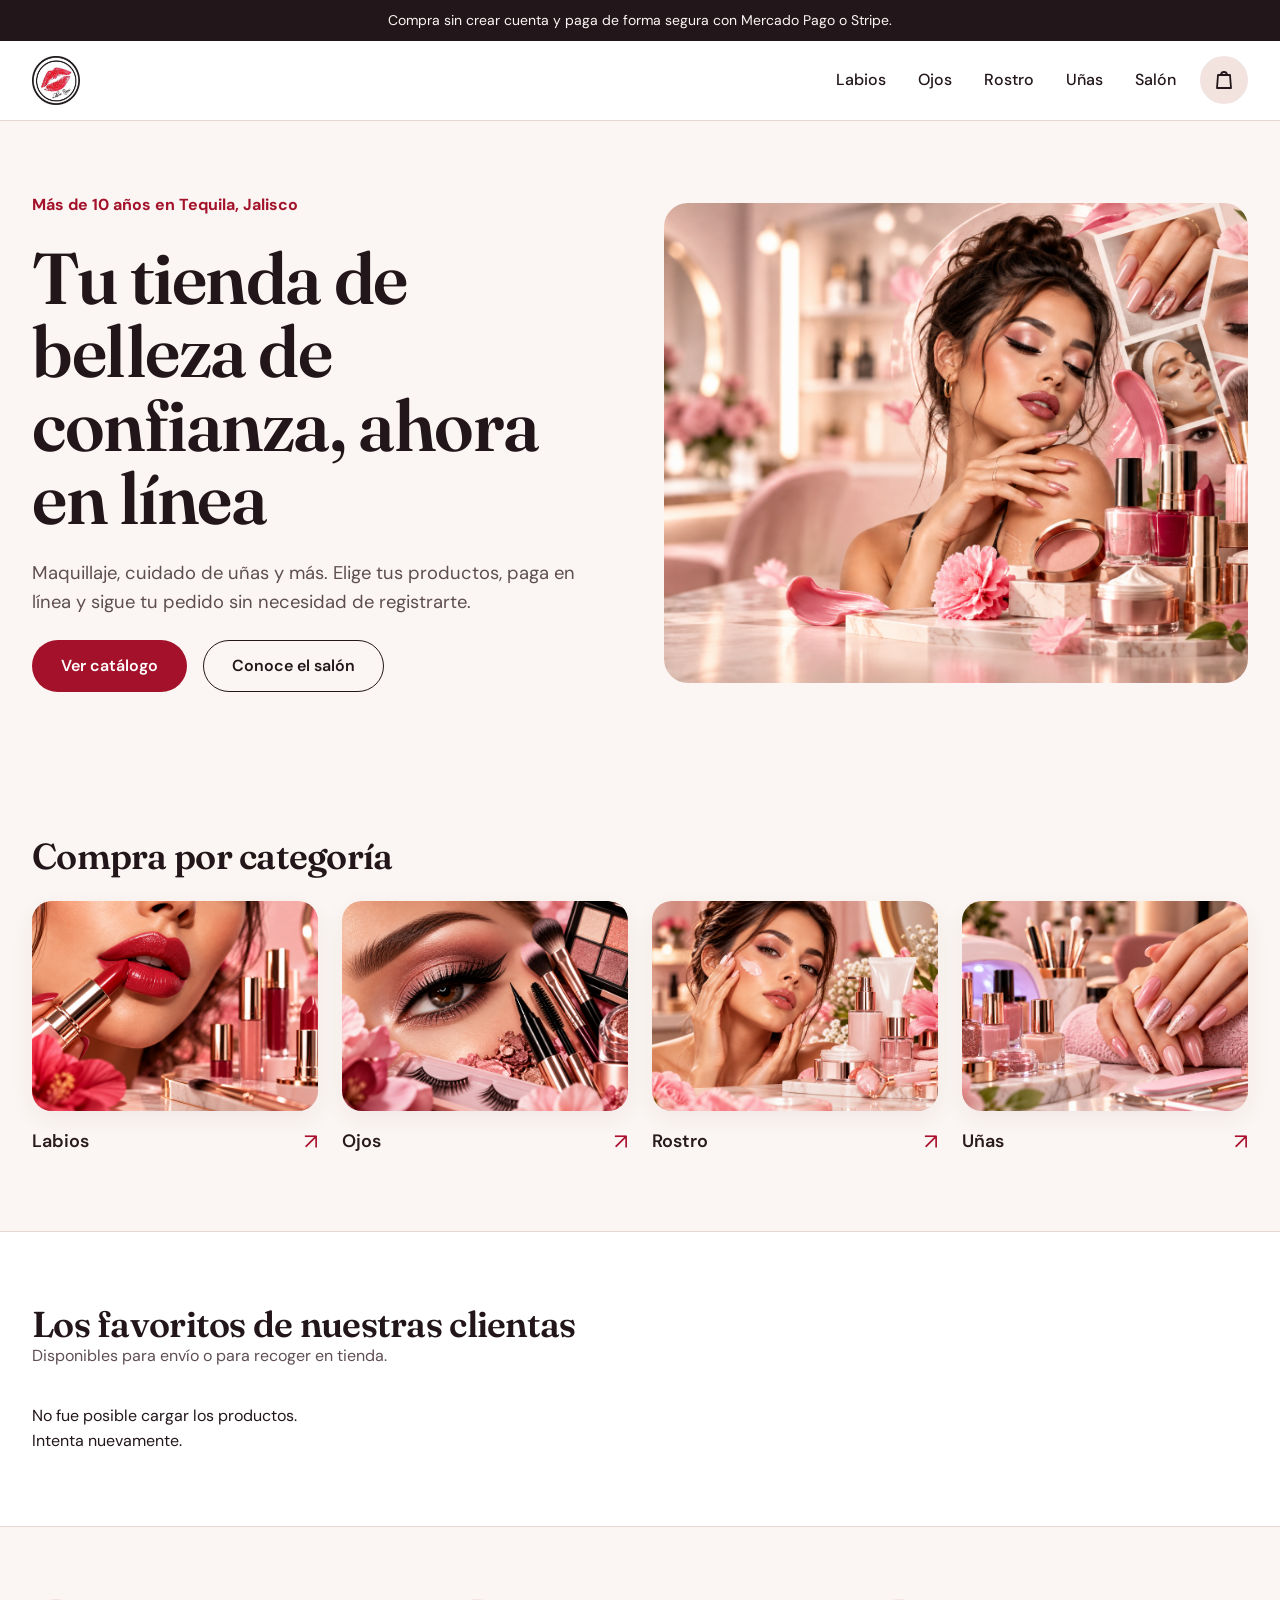
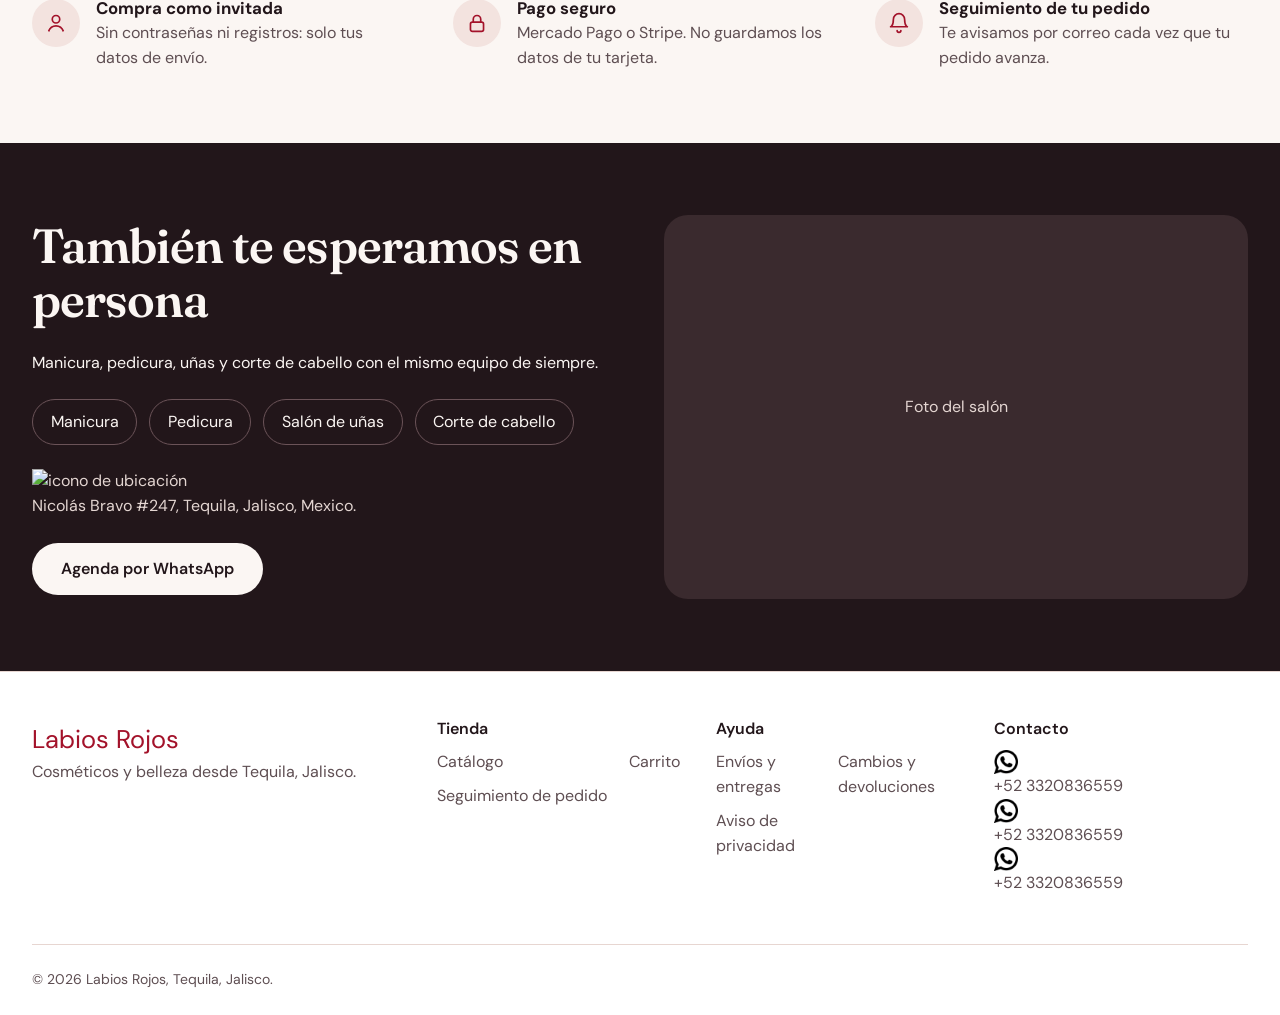
==== commit 739189ed: "Se agregó el logo y el whatsapp api" ====
--- a/index.html
+++ b/index.html
@@ -29,9 +29,9 @@
         <path d="M4 7h16M4 12h16M4 17h16"/>
       </svg>
     </button>
-
-        <a class="logotipo" href="index.html">Labios Rojos</a>
-
+        <a class="logotipo" id="logotipo_img" href="index.html"><img src="imagenes/logo_lr.jpg" alt="logotipo imagen de Labios Rojos"></a>
+        <!-- <a class="logotipo" href="index.html">Labios Rojos</a> -->
+        
         <nav id="navegacion-principal" class="navegacion-principal" aria-label="Categorías">
             <ul>
                 <li><a href="index.html?categoria=Labios#catalogo">Labios</a></li>
@@ -143,6 +143,7 @@
             </ul>
         </section>
 
+
         <section id="salon" class="seccion-salon" aria-labelledby="titulo-salon">
             <header>
                 <h2 id="titulo-salon">También te esperamos en persona</h2>
@@ -154,11 +155,13 @@
                     <li>Corte de cabello</li>
                 </ul>
                 <address class="datos-salon">
-          [DIRECCIÓN DEL NEGOCIO], Tequila, Jalisco<br>
-          [HORARIO DE ATENCIÓN]
-        </address>
+                    <img src="" alt="icono de ubicación">
+                    Nicolás Bravo #247, Tequila, Jalisco, Mexico.
+                    <br>
+                    <!-- [HORARIO DE ATENCIÓN] -->
+                </address>
                 <p>
-                    <a class="boton boton-claro" href="https://wa.me/[NUMERO_DE_WHATSAPP]" target="_blank" rel="noopener">Agenda por WhatsApp</a>
+                    <a class="boton boton-claro" href="https://api.whatsapp.com/send/?phone=523320836559&text=Hola me gustaria agendar una cita.&phone_number=&app_absent=0" target="_blank" rel="noopener">Agenda por WhatsApp</a>
                 </p>
             </header>
 
@@ -190,12 +193,20 @@
                 <li><a href="#">Aviso de privacidad</a></li>
             </ul>
         </nav>
-        <section>
-            <h2>Contacto</h2>
-            <ul class="texto-suave">
-                <li>WhatsApp [NÚMERO]</li>
-                <li>[CORREO DE CONTACTO]</li>
-            </ul>
+        <section id="contacto_section">
+            <h2 id="contacto_header">Contacto</h2>
+            <div id="contacto_whatsapp">
+                <img class="icon_footer" src="iconos/whatsapp_icon.png" alt="icono de WhatsApp color negro">
+                <a href="https://api.whatsapp.com/send/?phone=523320836559&text=Hola%20buen%20d%C3%ADa,%20quisiera%20pedir%20informaci%C3%B3n%20sobre%20sus%20productos%20y%20servicios%27&type=phone_number&app_absent=0">+52 3320836559</a>
+            </div>
+            <div id="contacto_phone">
+                <img class="icon_footer" src="iconos/whatsapp_icon.png" alt="icono de email color negro">
+                <a href="">+52 3320836559</a>
+            </div>
+            <div id="contacto_email">
+                <img class="icon_footer" src="iconos/whatsapp_icon.png" alt="icono de email color negro">
+                <a href="">+52 3320836559</a>
+            </div>
         </section>
         <p class="derechos">© 2026 Labios Rojos, Tequila, Jalisco.</p>
     </footer>
--- a/estilos/estilos.css
+++ b/estilos/estilos.css
@@ -130,7 +130,7 @@
 }
 
 
-/* ===== 3. Botones y enlaces ===== */
+/* ===== 3. Botones, iconos y enlaces ===== */
 
 a {
     color: var(--color-principal);
@@ -236,6 +236,11 @@
     text-align: center;
 }
 
+.icon_footer {
+    max-width: 1.5rem;
+    height: auto;
+}
+
 
 /* ===== 4. Barra de anuncio y encabezado ===== */
 
@@ -260,7 +265,7 @@
     border-bottom: 1px solid var(--color-borde);
 }
 
-.logotipo {
+/* .logotipo {
     margin-right: auto;
     font-family: var(--fuente-titulos);
     font-size: 1.75rem;
@@ -268,6 +273,12 @@
     letter-spacing: -0.02em;
     color: var(--color-principal);
     text-decoration: none;
+} */
+
+#logotipo_img {
+    margin-right: auto;
+    width: 3rem;
+    height: auto;
 }
 
 .navegacion-principal ul {
@@ -1341,6 +1352,7 @@
 
 .pie-sitio ul {
     display: grid;
+    grid-template-columns: auto auto;
     gap: 0.6rem;
 }
 
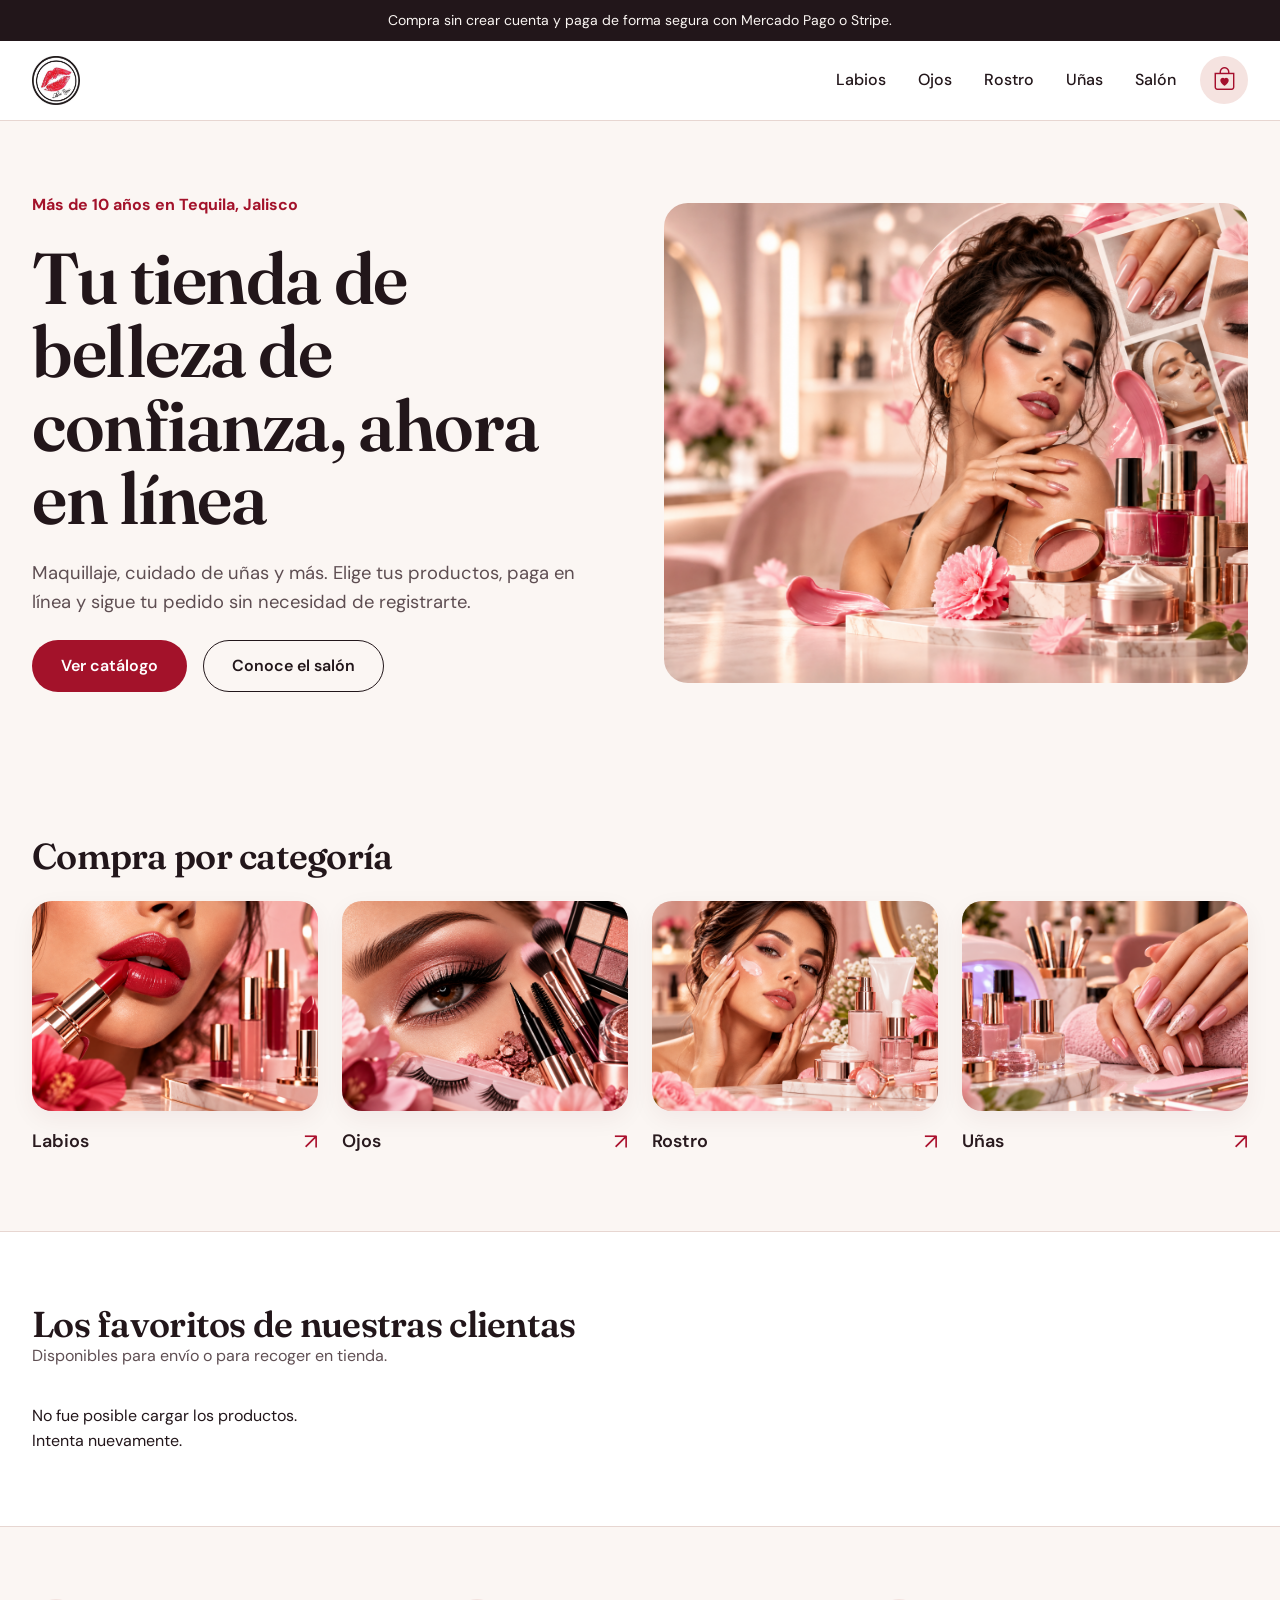
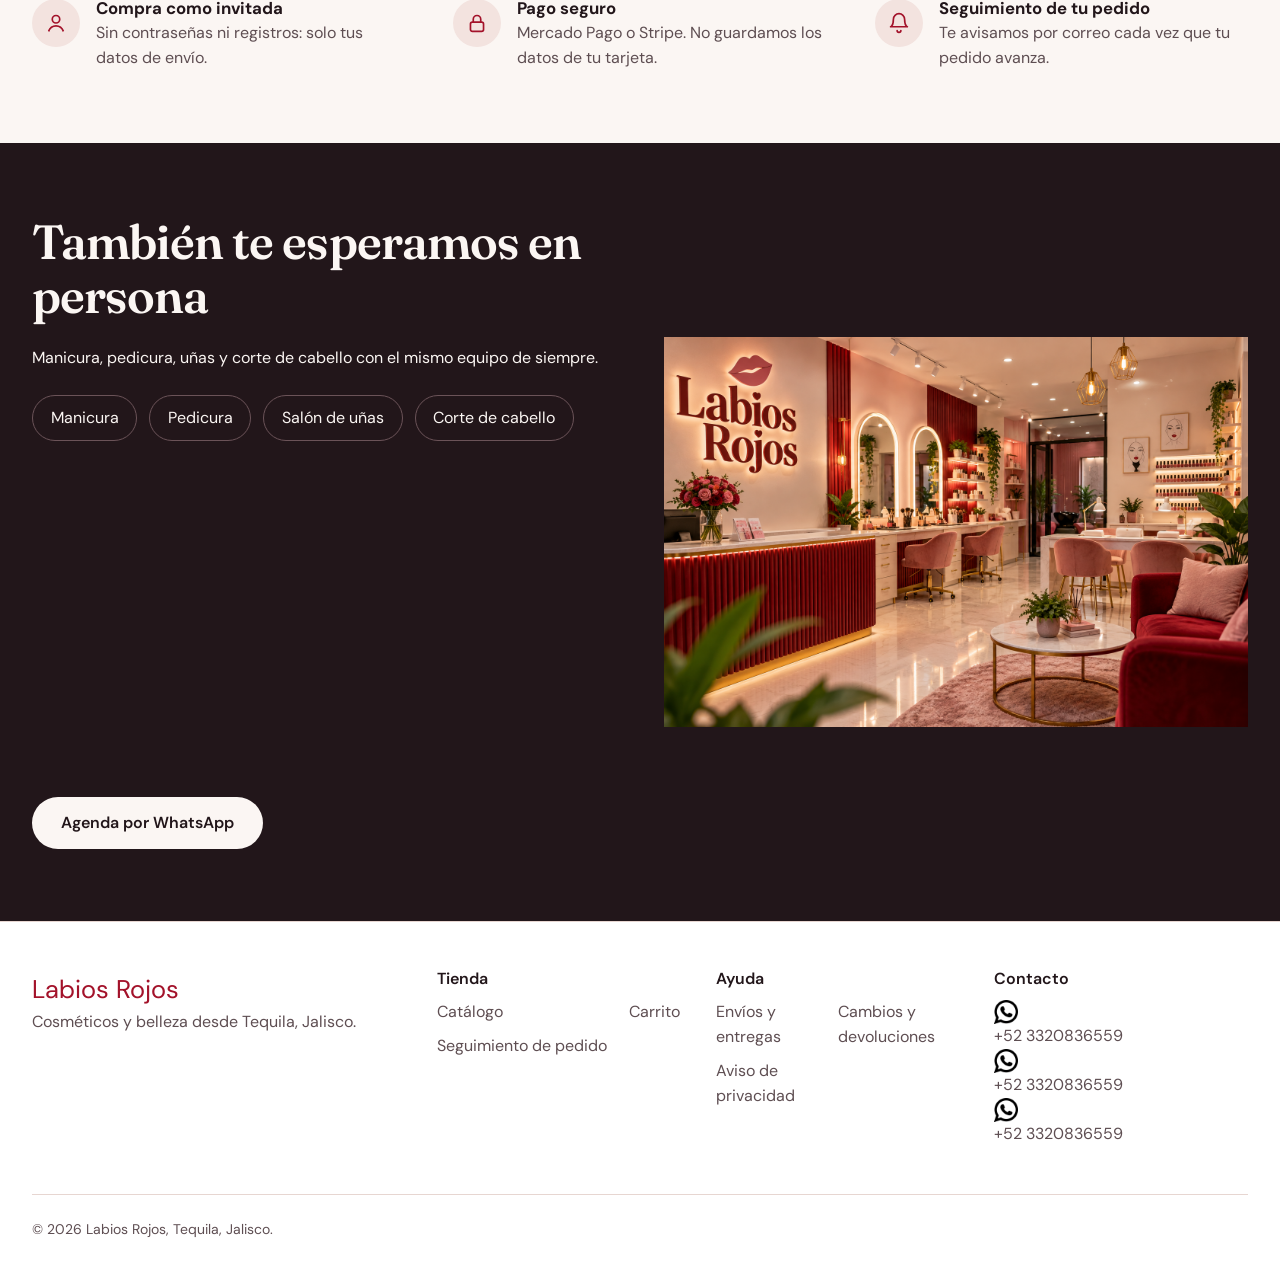
==== commit 00009311: "Actualizacion de tienda Labios Rojos" ====
--- a/index.html
+++ b/index.html
@@ -12,11 +12,16 @@
     <link rel="stylesheet" href="https://fonts.googleapis.com/css2?family=Fraunces:opsz,wght@9..144,600&family=DM+Sans:wght@400;500;600;700&display=swap">
     <link rel="stylesheet" href="estilos/estilos.css">
 
+    <!---Agregar icon de logo y nuevas librerias-->
+    <link rel="shortcut icon" href="imagenes/logo_lr.jpg" type="image/x-icon">
+    <link rel="stylesheet" href="https://cdn.jsdelivr.net/npm/bootstrap-icons@1.13.1/font/bootstrap-icons.min.css">
+
     <script src="scripts/catalogo.js" defer></script>
     <script src="scripts/tienda.js" defer></script>
     <script src="scripts/inicio.js" defer></script>
     <script src="js/categoria-producto.js" defer></script>
 
+
 </head>
 
 <body>
@@ -25,13 +30,14 @@
 
     <header class="encabezado-sitio">
         <button class="boton-menu" type="button" aria-expanded="false" aria-controls="navegacion-principal" aria-label="Abrir menú">
-      <svg width="24" height="24" viewBox="0 0 24 24" fill="none" stroke="currentColor" stroke-width="1.8" stroke-linecap="round" aria-hidden="true">
-        <path d="M4 7h16M4 12h16M4 17h16"/>
-      </svg>
-    </button>
+            <svg width="24" height="24" viewBox="0 0 24 24" fill="none" stroke="currentColor" stroke-width="1.8" stroke-linecap="round" aria-hidden="true">
+                <path d="M4 7h16M4 12h16M4 17h16"/>
+            </svg>
+            </button>
+
         <a class="logotipo" id="logotipo_img" href="index.html"><img src="imagenes/logo_lr.jpg" alt="logotipo imagen de Labios Rojos"></a>
         <!-- <a class="logotipo" href="index.html">Labios Rojos</a> -->
-        
+
         <nav id="navegacion-principal" class="navegacion-principal" aria-label="Categorías">
             <ul>
                 <li><a href="index.html?categoria=Labios#catalogo">Labios</a></li>
@@ -42,13 +48,23 @@
             </ul>
         </nav>
 
+        <!--Se puede eliminar
+            <a class="enlace-carrito" href="carrito.html" aria-label="Ver carrito" data-enlace-carrito>
+            <svg width="24" height="24" viewBox="0 0 24 24" fill="none" stroke="currentColor" stroke-width="1.8" stroke-linecap="round" stroke-linejoin="round" aria-hidden="true">
+            <path d="M6 7h12l1 13H5L6 7z"/>
+            <path d="M9 7a3 3 0 0 1 6 0"/>
+            </svg>
+            <span class="contador-carrito" data-contador-carrito hidden>0</span>
+            </a>-->
+
+        <!--Nuevo estilo para agregar contador de carrito-->
         <a class="enlace-carrito" href="carrito.html" aria-label="Ver carrito" data-enlace-carrito>
-            <svg width="24" height="24" viewBox="0 0 24 24" fill="none" stroke="currentColor" stroke-width="1.8" stroke-linecap="round" stroke-linejoin="round" aria-hidden="true">
-        <path d="M6 7h12l1 13H5L6 7z"/>
-        <path d="M9 7a3 3 0 0 1 6 0"/>
-      </svg>
+
+            <i class="bi bi-bag-heart"></i>
+
             <span class="contador-carrito" data-contador-carrito hidden>0</span>
         </a>
+
     </header>
 
     <main>
@@ -155,10 +171,8 @@
                     <li>Corte de cabello</li>
                 </ul>
                 <address class="datos-salon">
-                    <img src="" alt="icono de ubicación">
-                    Nicolás Bravo #247, Tequila, Jalisco, Mexico.
-                    <br>
-                    <!-- [HORARIO DE ATENCIÓN] -->
+                   <iframe src="https://www.google.com/maps/embed?pb=!1m18!1m12!1m3!1d3727.851029765471!2d-103.8397268!3d20.878053899999998!2m3!1f0!2f0!3f0!3m2!1i1024!2i768!4f13.1!3m3!1m2!1s0x842615084dbbc25d%3A0xf512508d7fcc1bd6!2sLabios%20Rojos!5e0!3m2!1ses-419!2smx!4v1792603966076!5m2!1ses-419!2smx" width="400" height="300" style="border:0;" allowfullscreen="" loading="lazy" referrerpolicy="strict-origin-when-cross-origin"></iframe>
+                 
                 </address>
                 <p>
                     <a class="boton boton-claro" href="https://api.whatsapp.com/send/?phone=523320836559&text=Hola me gustaria agendar una cita.&phone_number=&app_absent=0" target="_blank" rel="noopener">Agenda por WhatsApp</a>
@@ -166,7 +180,7 @@
             </header>
 
             <figure class="imagen-salon">
-                <figcaption>Foto del salón</figcaption>
+                <img src="imagenes/LabiosRojosInterior.png" alt="Labios Rojos Tequila">
             </figure>
         </section>
 
--- a/estilos/estilos.css
+++ b/estilos/estilos.css
@@ -265,6 +265,7 @@
     border-bottom: 1px solid var(--color-borde);
 }
 
+
 /* .logotipo {
     margin-right: auto;
     font-family: var(--fuente-titulos);
@@ -311,30 +312,43 @@
 
 .enlace-carrito {
     position: relative;
-    display: flex;
+    display: inline-flex;
     align-items: center;
     justify-content: center;
-    width: 3rem;
-    height: 3rem;
-    border-radius: var(--redondeo-completo);
-    background: var(--color-rubor);
-    color: var(--color-tinta);
+    width: 48px;
+    height: 48px;
+    background: #f5e3e0;
+    border-radius: 50%;
+    color: #a50f2d;
+    text-decoration: none;
+    transition: all 0.3s ease;
+}
+
+.enlace-carrito i {
+    font-size: 23px;
+}
+
+.enlace-carrito:hover {
+    background: #a50f2d;
+    color: white;
+    transform: translateY(-3px);
 }
 
 .contador-carrito {
     position: absolute;
-    top: -0.2rem;
-    right: -0.2rem;
-    min-width: 1.25rem;
-    height: 1.25rem;
-    padding: 0 0.3rem;
-    border-radius: var(--redondeo-completo);
-    background: var(--color-principal);
-    color: var(--color-superficie);
-    font-size: 0.75rem;
+    top: -5px;
+    right: -5px;
+    background: #a50f2d;
+    color: white;
+    border-radius: 50%;
+    min-width: 19px;
+    height: 19px;
+    padding: 0 4px;
+    font-size: 11px;
     font-weight: 700;
-    line-height: 1.25rem;
-    text-align: center;
+    display: flex;
+    align-items: center;
+    justify-content: center;
 }
 
 .contador-carrito[hidden] {
@@ -865,12 +879,8 @@
     gap: 1rem;
     min-height: 34rem;
     border-radius: var(--redondeo-grande);
-    background: var(--color-rubor);
+    background: #ffffff;
     color: var(--color-texto-suave);
-}
-
-.galeria-producto img {
-    width: 7.5rem;
 }
 
 .informacion-producto {
@@ -1003,11 +1013,13 @@
     gap: var(--espacio-grande);
 }
 
+
+/*
 .lista-carrito {
     border: 1px solid var(--color-borde);
     border-radius: var(--redondeo-grande);
     background: var(--color-superficie);
-}
+}*/
 
 .articulo-carrito {
     display: grid;
@@ -1461,9 +1473,6 @@
     .muestra-categoria {
         height: 7rem;
     }
-    .imagen-producto {
-        height: 9.5rem;
-    }
     .tarjeta-producto {
         padding: 0.75rem;
     }
@@ -1670,4 +1679,176 @@
     .producto-imagen img {
         transition: none;
     }
+}
+
+
+/*Productos carrito listado */
+
+.producto-carrito {
+    display: flex;
+    align-items: center;
+    gap: 22px;
+    padding: 20px;
+    margin-bottom: 16px;
+    background: #fff;
+    border: 1px solid #f0dfe2;
+    border-radius: 16px;
+    transition: transform .3s ease, box-shadow .3s ease;
+}
+
+.producto-carrito:hover {
+    transform: translateY(-3px);
+    box-shadow: 0 12px 28px rgba(165, 15, 45, .1);
+}
+
+.imagen-carrito {
+    width: 120px;
+    height: 120px;
+    object-fit: cover;
+    border-radius: 12px;
+}
+
+.info-carrito {
+    flex: 1;
+}
+
+.info-carrito h3 {
+    font-size: 18px;
+    margin-bottom: 8px;
+}
+
+.controles-cantidad {
+    display: flex;
+    align-items: center;
+    gap: 12px;
+    margin: 12px 0;
+}
+
+.btn-cantidad {
+    width: 34px;
+    height: 34px;
+    border: 1px solid #e8d3d8;
+    border-radius: 8px;
+    background: #fff;
+    color: #a50f2d;
+    font-size: 19px;
+    cursor: pointer;
+    transition: .2s;
+}
+
+.btn-cantidad:hover:not(:disabled) {
+    background: #a50f2d;
+    color: white;
+}
+
+.btn-cantidad:disabled {
+    opacity: .4;
+    cursor: not-allowed;
+}
+
+.numero-cantidad {
+    font-weight: 700;
+    min-width: 20px;
+    text-align: center;
+}
+
+.subtotal-producto {
+    display: block;
+    color: #a50f2d;
+    font-size: 17px;
+    margin-bottom: 10px;
+}
+
+.btn-eliminar {
+    border: none;
+    background: transparent;
+    color: #a50f2d;
+    cursor: pointer;
+    padding: 5px 0;
+    font-size: 14px;
+}
+
+.btn-eliminar:hover {
+    text-decoration: underline;
+}
+
+@media (max-width: 576px) {
+    .producto-carrito {
+        gap: 12px;
+        padding: 14px;
+    }
+    .imagen-carrito {
+        width: 90px;
+        height: 90px;
+    }
+}
+
+
+/* Imagen del producto */
+
+.producto-enlace-imagen {
+    display: block;
+    width: 100%;
+    overflow: hidden;
+    border-radius: 14px;
+}
+
+.producto-enlace-imagen img {
+    width: 100%;
+    display: block;
+    transition: transform .5s ease;
+}
+
+.producto-card:hover .producto-enlace-imagen img {
+    transform: scale(1.08);
+}
+
+
+/* Nombre del producto */
+
+.producto-enlace-nombre {
+    text-decoration: none;
+    color: #29191e;
+    transition: color .3s ease;
+}
+
+.producto-enlace-nombre:hover {
+    color: #a50f2d;
+}
+
+
+/* Botón de detalles */
+
+.btn-ver-detalles {
+    display: flex;
+    align-items: center;
+    justify-content: center;
+    gap: 8px;
+    padding: 11px 16px;
+    margin-bottom: 10px;
+    border: 1px solid #a50f2d;
+    border-radius: 10px;
+    background: transparent;
+    color: #a50f2d;
+    font-weight: 600;
+    text-decoration: none;
+    transition: all .3s ease;
+}
+
+.btn-ver-detalles:hover {
+    background: #a50f2d;
+    color: #fff;
+    transform: translateY(-2px);
+}
+
+
+/* Animación de tarjeta */
+
+.producto-card {
+    transition: transform .3s ease, box-shadow .3s ease;
+}
+
+.producto-card:hover {
+    transform: translateY(-5px);
+    box-shadow: 0 12px 30px rgba(165, 15, 45, .12);
 }
